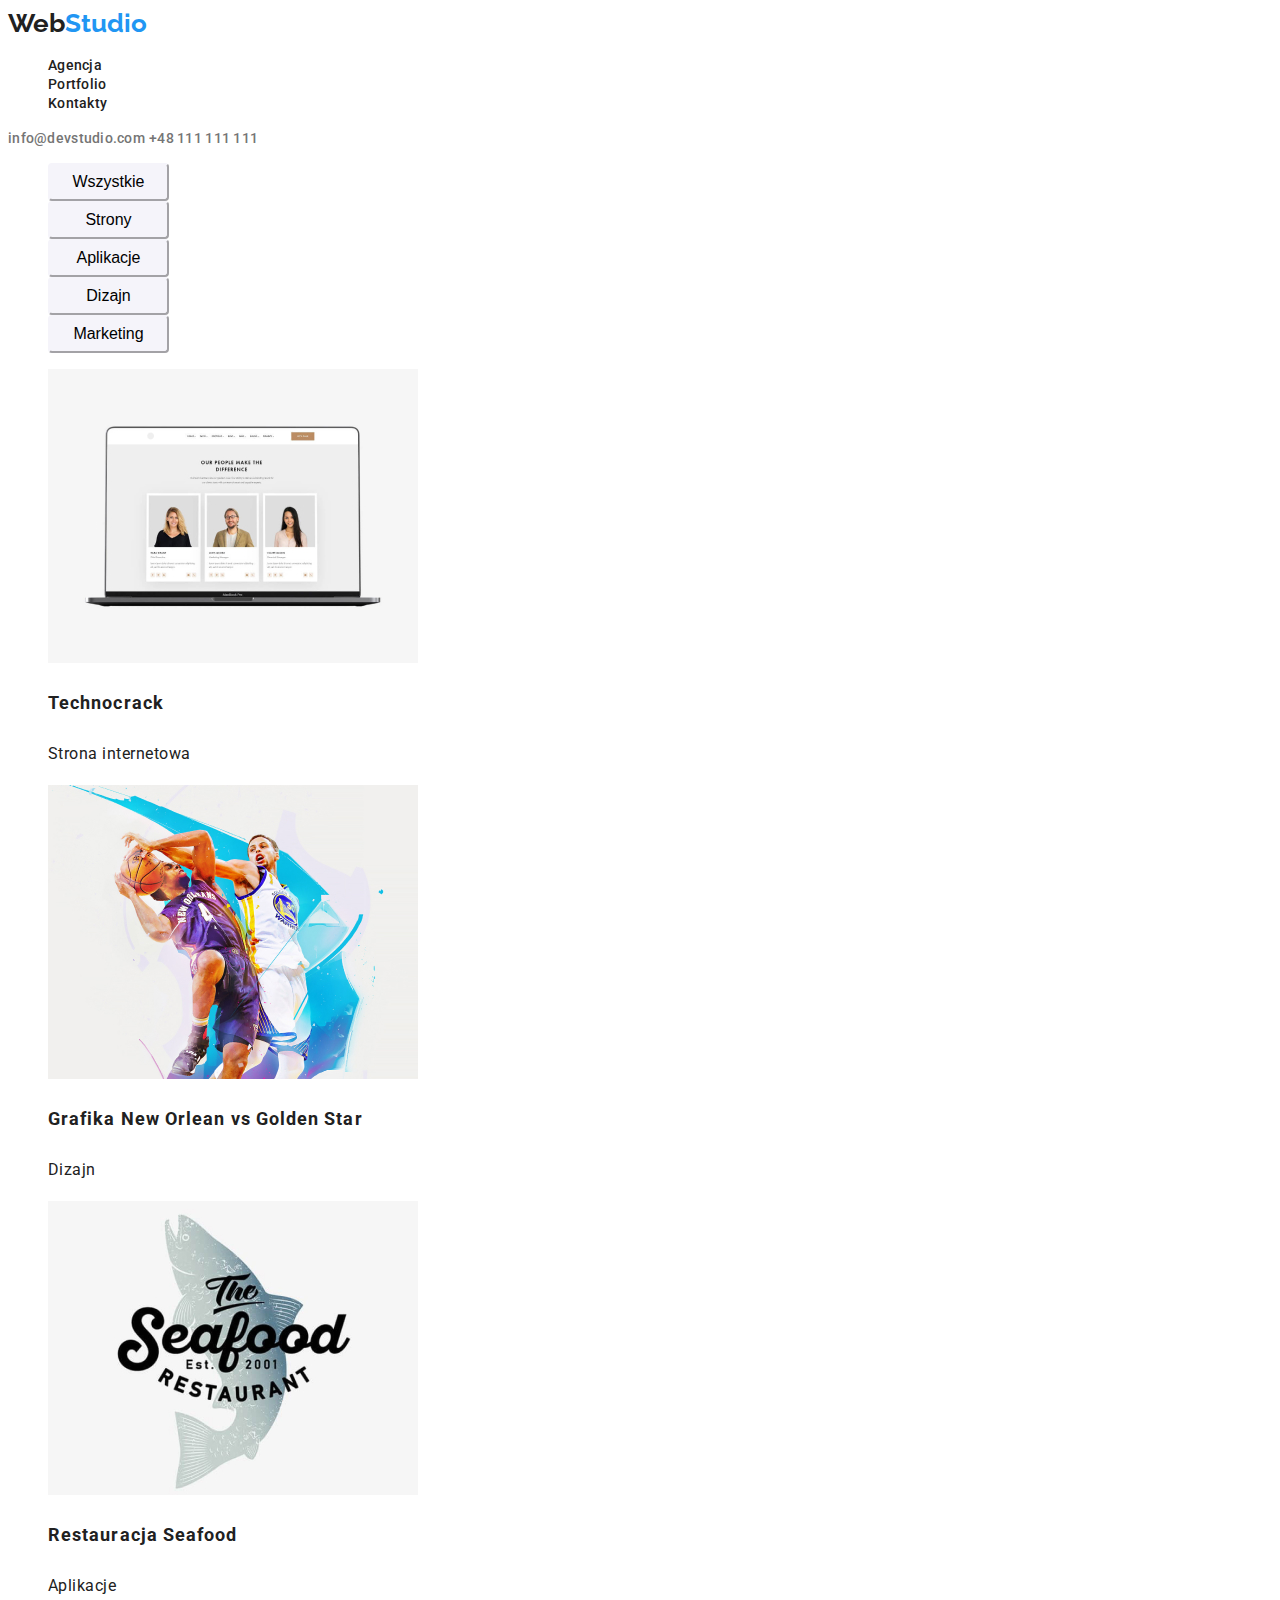
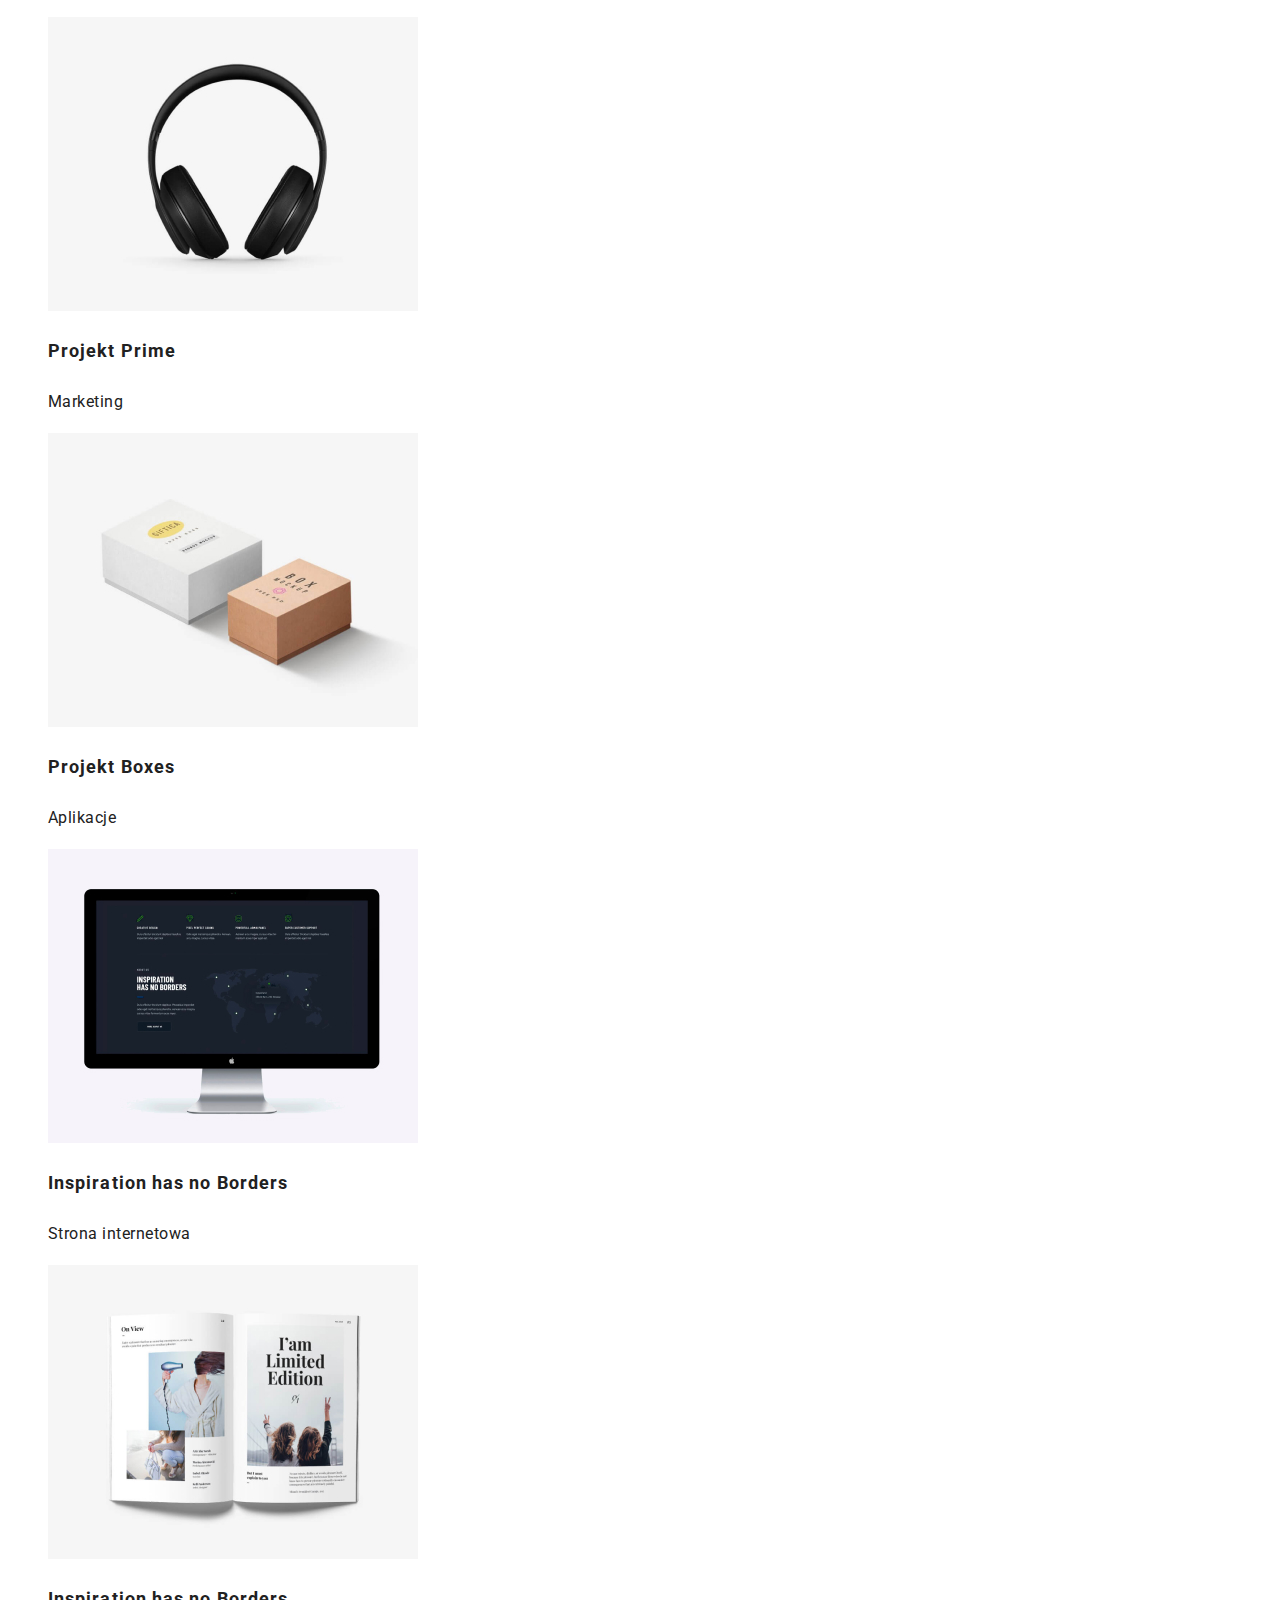
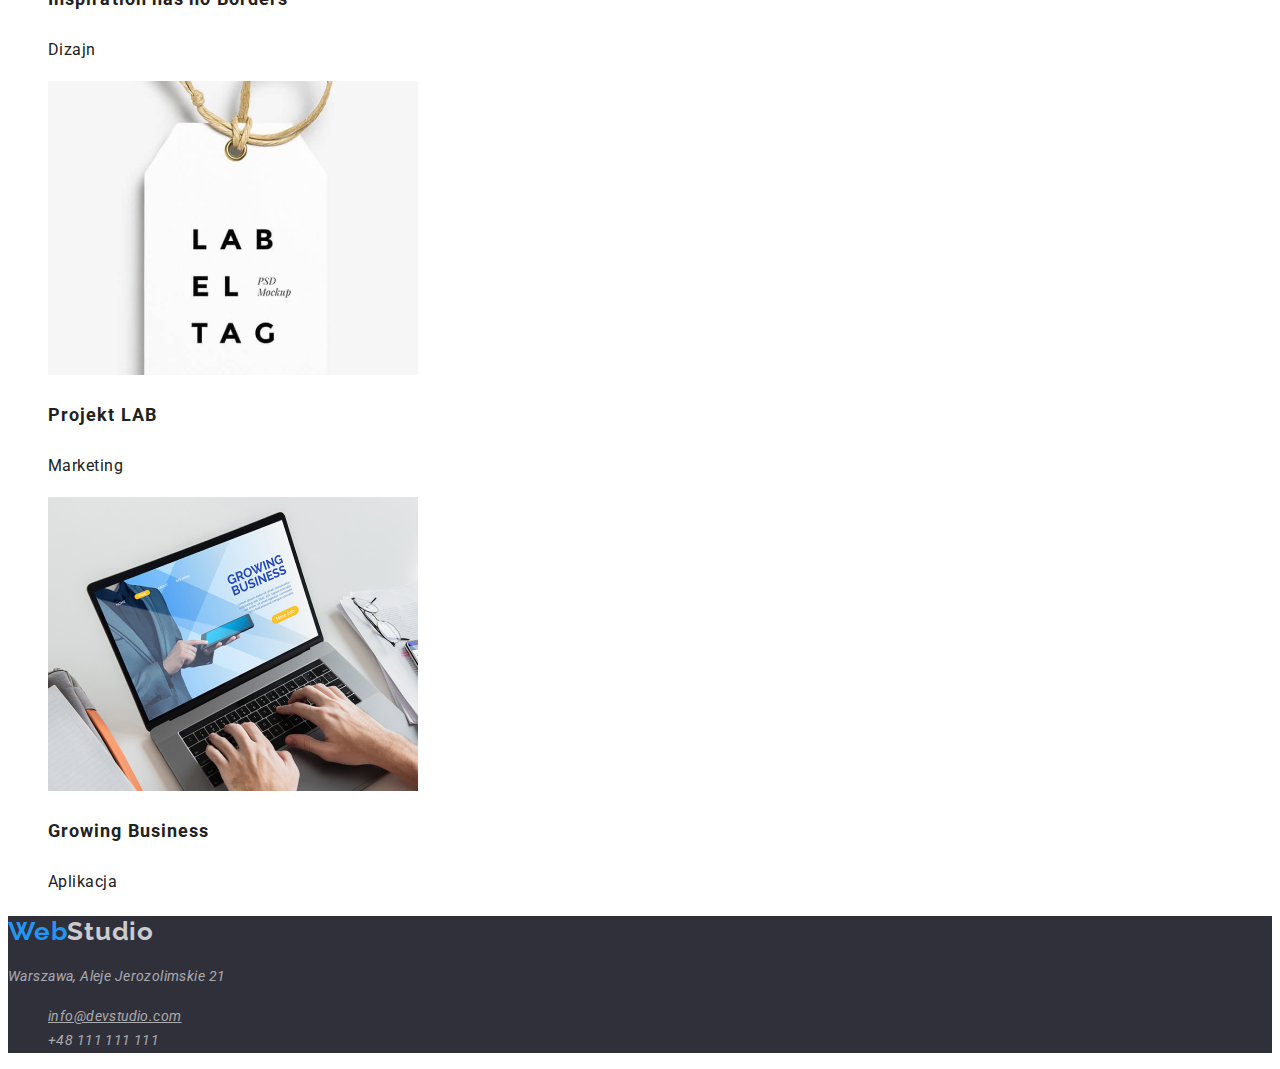
==== portfolio.html @ 036773d2 "Copy homework 1 and 2" ====
<!DOCTYPE html>
<html lang="pl">
<head>
    <meta charset="UTF-8">
    <meta http-equiv="X-UA-Compatible" content="IE=edge">
    <meta name="viewport" content="width=device-width, initial-scale=1.0">
    <link rel="stylesheet" href="https://cdnjs.cloudflare.com/ajax/libs/modern-normalize/1.0.0/modern-normalize.min.css" integrity="sha512-ISS7cAi1PEhQ8jnbJpJZMd29NlhNj4AWYyLOSp2CE/CsHxTCu+r+t0D2yoJudVrd0/8fTVPUVDzY5Tvli75u/g==" crossorigin="anonymous">
    <link rel="preconnect" href="https://fonts.googleapis.com">
    <link rel="preconnect" href="https://fonts.gstatic.com" crossorigin>
    <link href="https://fonts.googleapis.com/css2?family=Raleway:ital,wght@1,700&family=Roboto:wght@400;500;700;900&display=swap" rel="stylesheet">
    <link rel="stylesheet" href="css/styles.css"/>
    <title>Portfolio</title>
   
</head>
<body>
    <!--HEADER NAVIGATION-->
    <header class="header">
        <a class="navigation-logo-header" href=index.html>Web<span class="logo-nav">Studio</span></a>
            <nav class="navigation">
                <ul class="navigation-menu">
                    <li><a class="navigation-item" href=index.html>Agencja</a></li>
                    <li><a class="navigation-item" href=portfolio.html>Portfolio</a></li>
                    <li><a class="navigation-item" href="#Kontakty">Kontakty</a></li>
                </ul>
            </nav>
                <div class="address-box">
                <a class="header-mail-address" href="mailto:info@devstudio.com">info@devstudio.com</a>
                <a class="header-phone-number" href="tel:+48111111111">+48 111 111 111</a>
            </div>
    </header>
    <!--END HEADER NAVIGATION-->
    <main>
        <section> 
        <!--FILTERS-->
            <ul>
                <li><button class="filters-nav-button" type="button">Wszystkie</button></li>
                <li><button class="filters-nav-button" type="button">Strony</button></li>
                <li><button class="filters-nav-button" type="button">Aplikacje</button></li>
                <li><button class="filters-nav-button" type="button">Dizajn</button></li>
                <li><button class="filters-nav-button" type="button">Marketing</button></li>
            </ul>
        </section>
        <!-- END FILTERS-->
        <!--PORTFOLIO-->
        <section class="portfolio">
                <ul class="portfolio-list"> 
                        <li><img src="images/imgtechno.jpg" alt="Zdjęcia trzech pracowników" width="370" height="294">
                            <p class="portfolio-list-title">Technocrack</p>
                            <p class="portfolio-list-subtitles">Strona internetowa</p>
                        </li>
                    
                        <li><img src="images/imggrafikan.jpg" alt="Dwóch koszykarzy walczy o piłkę" width="370" height="294">
                            <p class="portfolio-list-title">Grafika New Orlean vs Golden Star</p>
                            <p class="portfolio-list-subtitles">Dizajn</p>
                        </li>
                    
                        <li><img src="images/imgrestauracja.jpg" alt="Logo restauracji Seafood" width="370" height="294">
                            <p class="portfolio-list-title">Restauracja Seafood</p>
                            <p class="portfolio-list-subtitles">Aplikacje</p>
                        </li>
                    
                        <li><img src="images/imgprojektprime.jpg" alt="Słuchawki" width="370" height="294">
                            <p class="portfolio-list-title">Projekt Prime</p>
                            <p class="portfolio-list-subtitles">Marketing</p>
                        </li>
                    
                        <li><img src="images/imgprojektboxes.jpg" alt="Pudełka" width="370" height="294">
                            <p class="portfolio-list-title">Projekt Boxes</p>
                            <p class="portfolio-list-subtitles">Aplikacje</p>
                        </li>
                
                
                        <li><img src="images/imginspiration.jpg" alt="Zdjęcie monitora" width="370" height="294">
                            <p class="portfolio-list-title">Inspiration has no Borders</p>
                            <p class="portfolio-list-subtitles">Strona internetowa</p>
                        </li>
                
                        <li><img src="images/imgmagazyn.jpg" alt="Zawieszki Indentyfikatory" width="370" height="294">
                            <p class="portfolio-list-title">Inspiration has no Borders</p>
                            <p class="portfolio-list-subtitles">Dizajn</p>
                        </li>
                    
                        <li><img src="images/imgprojektlab.jpg" alt="Magazyn ilustrowany z limitowanej edycji" width="370" height="294">
                            <p class="portfolio-list-title">Projekt LAB</p>
                            <p class="portfolio-list-subtitles">Marketing</p>
                        </li>
                    
                        <li><img src="images/imggrowing.jpg" alt="Pracowik pisze na laptopie" width="370" height="294">
                        <p class="portfolio-list-title">Growing Business</p>
                        <p class="portfolio-list-subtitles">Aplikacja</p>
                        </li>
                </ul>
        </section>
        <!--END PORTFOLIO-->
    </main>

<footer class="footer">
    <section>
        <h3><a href="#index"><span class="logo-footer-blue">Web</span><span class="logo-footer-light">Studio</span></a></h3>
             

            <address>
                <a class="footer-address" href="https://goo.gl/maps/imskWViYpNZ9BuhFA">Warszawa, Aleje Jerozolimskie 21</a>
                    <ul>
                        <li><a class="footer-mail-address" href="mailto:info@devstudio.com">info@devstudio.com</a></li>
                        <li><a class="footer-phone-number" href="tel:+48111111111">+48 111 111 111</a></li>
                    </ul>
            </address>
    </section>
</footer>
</body>
</html>
---- css/styles.css ----
body {
  font-family: "Roboto", sans-serif;
  color: #212121;
  text-decoration: none;
}

:root {

  --main-color: #212121;
  --second-color-logo: #2196F3;
  --logo-footer-light: #cbcbce; 
  --main-color-link-hover-focus: #2196f3;
  --main-color-link: #757575;
  --main-color-link-tel: rgba(255, 255, 255, 0.6);
  --main-color-button-background-active: #2196F3;
  --main-color-button-shadows-active: 0px 3px 1px rgba(0, 0, 0, 0.1), 0px 1px 2px rgba(0, 0, 0, 0.08), 0px 2px 2px rgba(0, 0, 0, 0.12);
  --main-color-button-link-active: #FFFFFF;
  --main-color-button-background: #F5F4FA;
  --main-color-button-link: #212121; 
  --footer-background-color: #2F303A;
  --portfolio-list-title: ##212121;
  --portfolio-list-subtitles: #757575;
  --hero-color-background: #2F303A;
  --background-color-our-team: #F5F4FA;

}

a {
    text-decoration: inherit;
    cursor: inherit; 
    color: inherit;
  }

ul {

  list-style-type: none; 
}


/*==========HEADER LOGO==========*/

.navigation-logo-header {

  font-family: "Raleway", sans-serif;
  font-weight: 700;
  font-size: 26px;
  line-height: 1.192;
  color: var(--main-color);
  text-decoration: inherit; 

}

.navigation-logo-header:hover,
.navigation-logo-header:focus {

   cursor: pointer; 

}

.logo-nav 
{ color: var(--second-color-logo); }

.logo-nav:hover,
.logo-nav:focus { 

  cursor: pointer;   }


/*==========END LOGO==========*/ 

/*==========HEADER NAVIGATION==========*/

.navigation-item {
  font-weight: 500;
  font-size: 14px;
  line-height: 1.142;
  letter-spacing: 0.02em;
  color: var(--main-color);
}

.navigation-item:hover,
.navigation-item:focus {
  color: var(--main-color-link-hover-focus);
  cursor: pointer; 

}

.navigation-menu {list-style-type: none; }

/*==========NAV PHONE AND MAIL==========*/

.header-phone-number {
  font-weight: 500;
  font-size: 14px;
  line-height: 1.142;
  letter-spacing: 0.02em;
  color: var(--main-color-link);
}

.header-mail-address {
  font-style: normal;
  font-weight: 500;
  font-size: 14px;
  line-height: 1.142;
  letter-spacing: 0.02em;
  color: var(--main-color-link);
}

.header-mail-address:hover,
.header-mail-address:focus {
  
   color: var(--main-color-link-hover-focus);
  }

.header-phone-number:hover,
.header-phone-number:focus {

  color: var(--main-color-link-hover-focus);
}


/*==========END NAV PHONE AND MAIL==========*/

/*==========END HEADER NAVIGATION==========*/

/*==========HERO==========*/

.hero-background {

  width: 1600px;
  height: 600px;
  left: 0px;
  top: 80px;
  background-color: var(--hero-color-background);
}

.hero-header {

  font-size: 44px;
  font-weight: 900;
  line-height: 1.363;
  letter-spacing: 0.06em;
  text-align: center;
  color: var(--main-color-button-link-active);
 
 
}

.hero-button {
  
  width: 200px;
  height: 50px;
  left: 700px;
  top: 430px;
  color: var(--main-color-button-link-active);
  background-color: var(--second-color-logo);
  box-shadow: 0px 4px 4px rgba(0, 0, 0, 0.15);
  border-radius: 4px;
    
  }

.hero-button:hover,
.hero-button:focus { 

  cursor: pointer;
  color: var(--main-color);  
}

/*==========COMPONENTS ----> CONTAINS ALL COMPONENTS ==========*/

/*==========FILTERS==========*/

.filters-nav-button {


  font-weight: 500; 
  font-size: 16px; 
  line-height: 1.625;  
  width: 121px; 
  height: 38px;  
  background: var(--main-color-button-background);   
  border-radius: 4px;   
  border-color: var(--main-color-button-background);  
  cursor: pointer;
 
}

.filters-nav-button:hover
 {
  
  background-color: var(--main-color-button-background-active); 
  box-shadow: var(--main-color-button-shadows-active);
  color: var(--main-color-button-link); 
  cursor: pointer; 
}

/*==========END FILTR==========*/


/*==========END COMPONENTS==========*/

/*==========OUR TEEM==========*/

.our-team { background-color: var(--background-color-our-team);

}

/*==========END OUR TEEM==========*/

/**==========PORTFOLIO==========*/
.portfolio-list {list-style: none;}

.portfolio-list-title {
   
  font-weight: bold;
  font-size: 18px;
  line-height: 2.0;
  letter-spacing: 0.06em;
}

.portfolio-list-subtitles {

  font-weight: normal;
  font-size: 16px;
  line-height: 30px;
  letter-spacing: 0.03em;
}
/**==========END PORTFOLIO==========*/


/**==========FOOTER==========*/

.footer {
  background-color: var(--footer-background-color);

}

.footer-address { 
 
  font-weight: normal;
  font-size: 14px;
  line-height: 1.714;
  letter-spacing: 0.03em;
  color:rgba(255, 255, 255, 0.6); 
}

.footer-mail-address {

  font-size: 14px;
  line-height: 1.714;
  letter-spacing: 0.03em;
  text-decoration-line: underline;
  color: var(--main-color-link-tel);

}

.logo-footer-blue {
  
  font-family: "Raleway", "Open Sans", sans-serif;
  font-weight: bold;
  font-size: 26px;
  line-height: 1.192;
  letter-spacing: 0.03em;
  color: var(--second-color-logo);
  cursor: pointer; 
}

.logo-footer-light {
  
  font-family: "Raleway", "Open Sans", sans-serif;
  font-weight: bold;
  font-size: 26px;
  line-height: 1.192;
  letter-spacing: 0.03em;
  color: var(--logo-footer-light);
  cursor: pointer; 

}

.footer-phone-number {
  font-size: 14px;
  line-height: 1.714;
  letter-spacing: 0.03em;
  color: var(--main-color-link-tel);
  cursor: pointer; 
  
}

.footer-address:hover,
.footer-address:focus {
  color: var(--main-color-link-hover-focus);
  cursor: pointer; 
}

.footer-mail-address:hover,
.footer-mail-address:focus {
  
   color: var(--main-color-link-hover-focus);
   cursor: pointer; 
  }

.footer-phone-number:hover,
.footer-phone-number:focus {

  color: var(--main-color-link-hover-focus);
}

/**==========END FOOTER==========*/
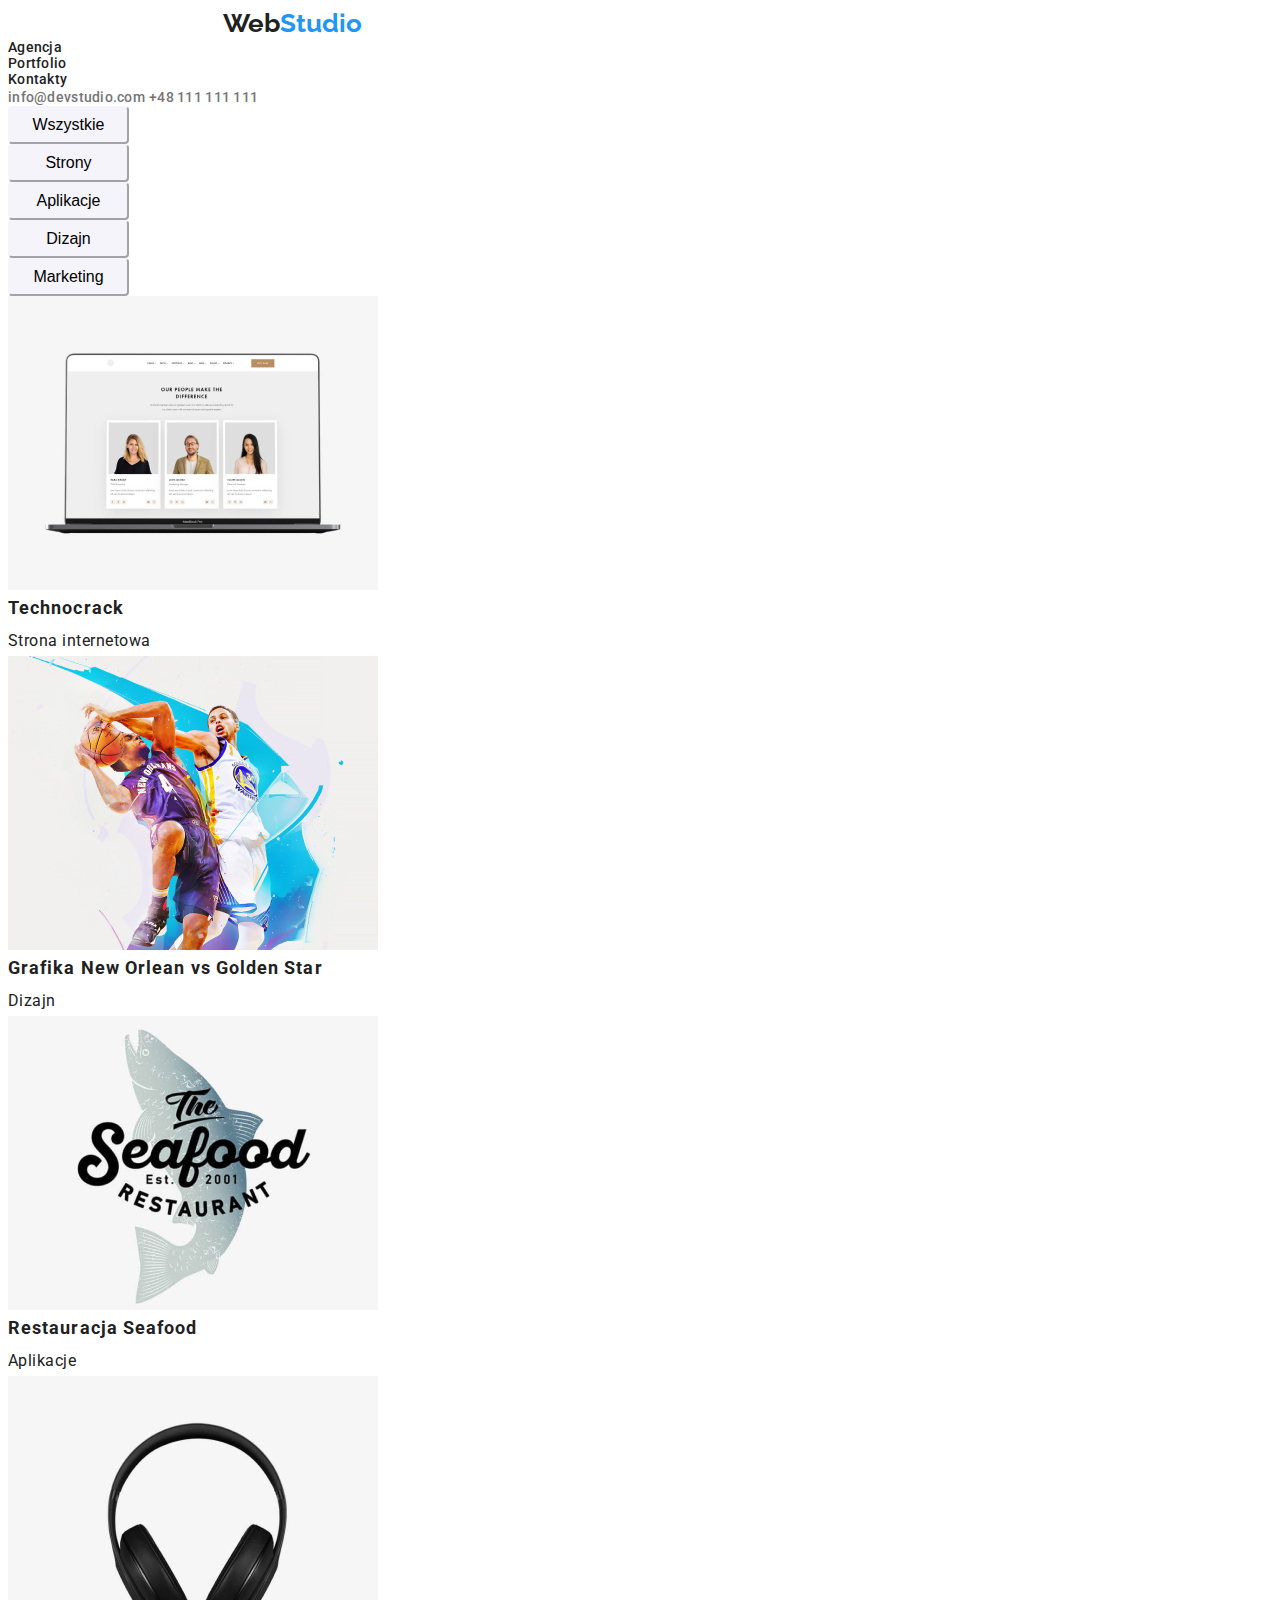
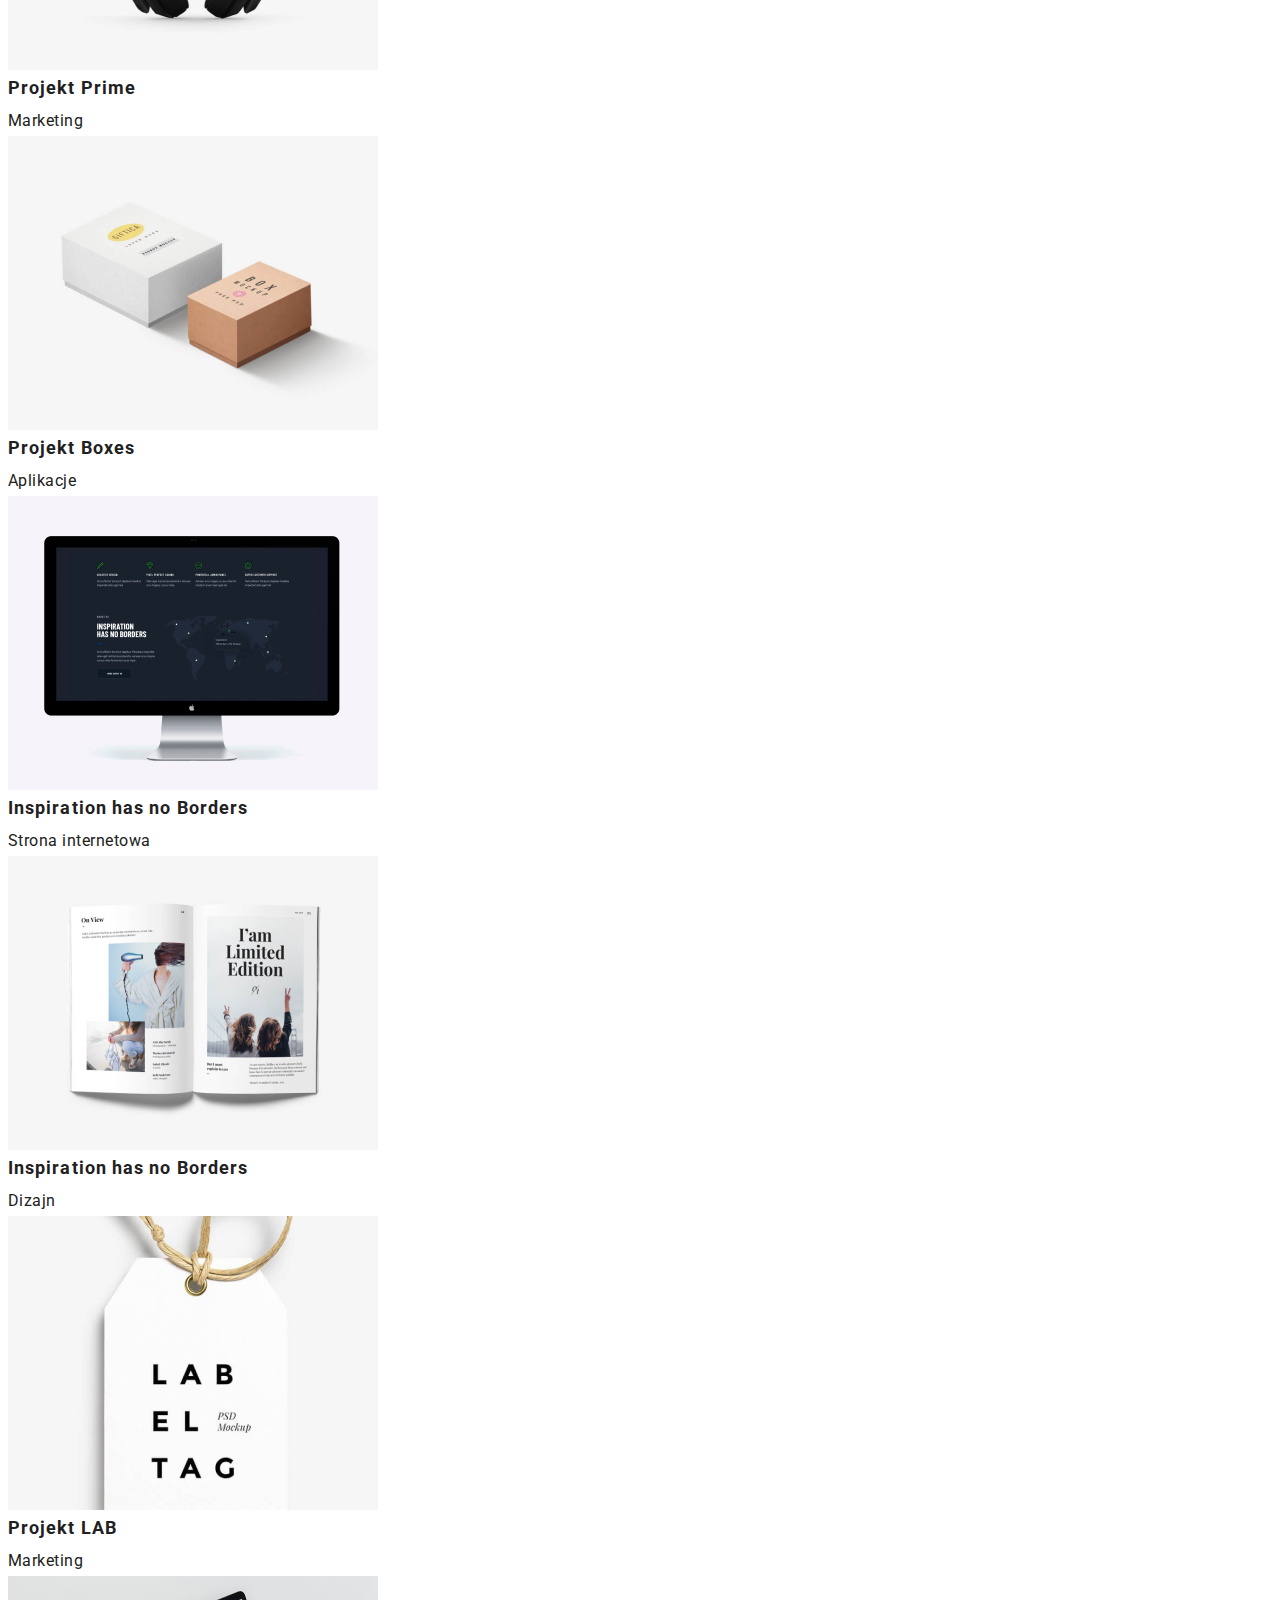
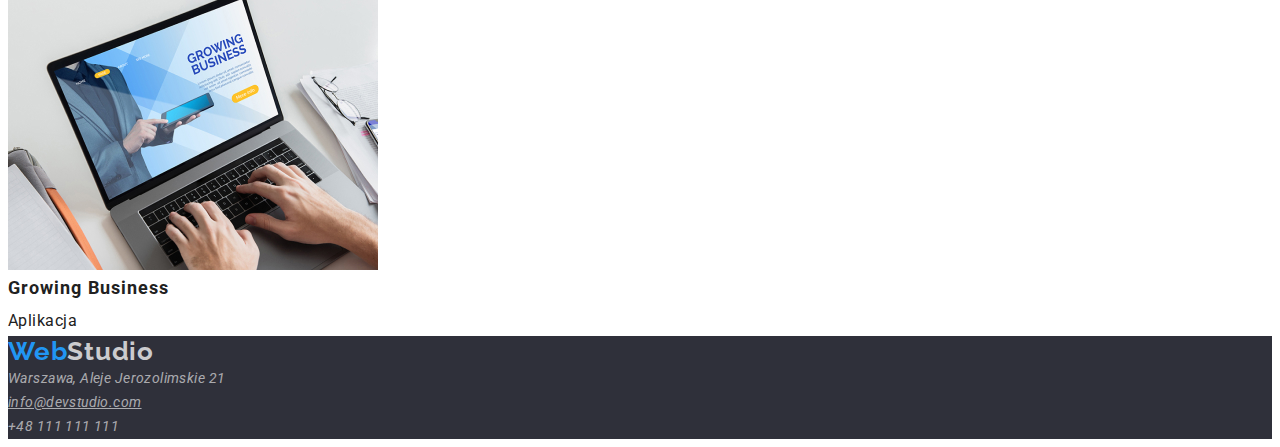
==== commit a63a16f6: "index.html" ====
--- a/portfolio.html
+++ b/portfolio.html
@@ -16,8 +16,8 @@
     <!--HEADER NAVIGATION-->
     <header class="header">
         <a class="navigation-logo-header" href=index.html>Web<span class="logo-nav">Studio</span></a>
-            <nav class="navigation">
-                <ul class="navigation-menu">
+            <nav class="navigation list">
+                <ul class="navigation-menu-list">
                     <li><a class="navigation-item" href=index.html>Agencja</a></li>
                     <li><a class="navigation-item" href=portfolio.html>Portfolio</a></li>
                     <li><a class="navigation-item" href="#Kontakty">Kontakty</a></li>
@@ -30,9 +30,9 @@
     </header>
     <!--END HEADER NAVIGATION-->
     <main>
-        <section> 
+        <section class="filters"> 
         <!--FILTERS-->
-            <ul>
+            <ul class="filters-list list">
                 <li><button class="filters-nav-button" type="button">Wszystkie</button></li>
                 <li><button class="filters-nav-button" type="button">Strony</button></li>
                 <li><button class="filters-nav-button" type="button">Aplikacje</button></li>
@@ -43,7 +43,7 @@
         <!-- END FILTERS-->
         <!--PORTFOLIO-->
         <section class="portfolio">
-                <ul class="portfolio-list"> 
+                <ul class="portfolio-list list"> 
                         <li><img src="images/imgtechno.jpg" alt="Zdjęcia trzech pracowników" width="370" height="294">
                             <p class="portfolio-list-title">Technocrack</p>
                             <p class="portfolio-list-subtitles">Strona internetowa</p>
@@ -86,8 +86,8 @@
                         </li>
                     
                         <li><img src="images/imggrowing.jpg" alt="Pracowik pisze na laptopie" width="370" height="294">
-                        <p class="portfolio-list-title">Growing Business</p>
-                        <p class="portfolio-list-subtitles">Aplikacja</p>
+                            <p class="portfolio-list-title">Growing Business</p>
+                            <p class="portfolio-list-subtitles">Aplikacja</p>
                         </li>
                 </ul>
         </section>
@@ -95,13 +95,11 @@
     </main>
 
 <footer class="footer">
-    <section>
+    <section class="footer-section">
         <h3><a href="#index"><span class="logo-footer-blue">Web</span><span class="logo-footer-light">Studio</span></a></h3>
-             
-
             <address>
                 <a class="footer-address" href="https://goo.gl/maps/imskWViYpNZ9BuhFA">Warszawa, Aleje Jerozolimskie 21</a>
-                    <ul>
+                    <ul class="footer-list list">
                         <li><a class="footer-mail-address" href="mailto:info@devstudio.com">info@devstudio.com</a></li>
                         <li><a class="footer-phone-number" href="tel:+48111111111">+48 111 111 111</a></li>
                     </ul>
--- a/css/styles.css
+++ b/css/styles.css
@@ -4,88 +4,177 @@
   text-decoration: none;
 }
 
+h1,
+h2,
+h3,
+h4,
+h5,
+h6 {
+  margin: 0;
+  padding: 0;
+}
 :root {
-
   --main-color: #212121;
-  --second-color-logo: #2196F3;
-  --logo-footer-light: #cbcbce; 
+  --second-color-logo: #2196f3;
+  --logo-footer-light: #cbcbce;
   --main-color-link-hover-focus: #2196f3;
   --main-color-link: #757575;
   --main-color-link-tel: rgba(255, 255, 255, 0.6);
-  --main-color-button-background-active: #2196F3;
-  --main-color-button-shadows-active: 0px 3px 1px rgba(0, 0, 0, 0.1), 0px 1px 2px rgba(0, 0, 0, 0.08), 0px 2px 2px rgba(0, 0, 0, 0.12);
-  --main-color-button-link-active: #FFFFFF;
-  --main-color-button-background: #F5F4FA;
-  --main-color-button-link: #212121; 
-  --footer-background-color: #2F303A;
+  --main-color-button-background-active: #2196f3;
+  --main-color-button-shadows-active: 0px 3px 1px rgba(0, 0, 0, 0.1),
+    0px 1px 2px rgba(0, 0, 0, 0.08), 0px 2px 2px rgba(0, 0, 0, 0.12);
+  --main-color-button-link-active: #ffffff;
+  --main-color-button-background: #f5f4fa;
+  --main-color-button-link: #212121;
+  --footer-background-color: #2f303a;
   --portfolio-list-title: ##212121;
   --portfolio-list-subtitles: #757575;
-  --hero-color-background: #2F303A;
-  --background-color-our-team: #F5F4FA;
-
+  --hero-color-background: #2f303a;
+  --background-color-our-team: #f5f4fa;
+}
+
+ul,
+ol {
+  padding: 0;
+  margin: 0;
+}
+
+p {
+  margin: 0;
+  padding: 0;
+}
+
+img {
+  display: block;
+}
+
+.list {
+  list-style: none;
+}
+.link {
+  text-decoration: none;
+}
+
+.container {
+  width: 1200;
+  padding: 0 15px;
+  align-items: center;
+  margin: 0 auto;
+}
+
+
+.section {
+  padding-top: 94px;
+  padding-bottom: 94px;
 }
 
 a {
-    text-decoration: inherit;
-    cursor: inherit; 
-    color: inherit;
-  }
+  text-decoration: inherit;
+  cursor: inherit;
+  color: inherit;
+}
 
 ul {
-
-  list-style-type: none; 
-}
-
+  list-style-type: none;
+}
 
 /*==========HEADER LOGO==========*/
 
 .navigation-logo-header {
-
   font-family: "Raleway", sans-serif;
   font-weight: 700;
   font-size: 26px;
   line-height: 1.192;
   color: var(--main-color);
-  text-decoration: inherit; 
-
+  text-decoration: inherit;
+  margin-left: 215px;
+  margin-top: 24px;
+  margin-bottom: 25px;
+  margin-right: 93px;
 }
 
 .navigation-logo-header:hover,
 .navigation-logo-header:focus {
-
-   cursor: pointer; 
-
-}
-
-.logo-nav 
-{ color: var(--second-color-logo); }
+  cursor: pointer;
+}
+
+.logo-nav {
+  color: var(--second-color-logo);
+}
 
 .logo-nav:hover,
-.logo-nav:focus { 
-
-  cursor: pointer;   }
-
-
-/*==========END LOGO==========*/ 
+.logo-nav:focus {
+  cursor: pointer;
+}
+
+/*==========END LOGO==========*/
 
 /*==========HEADER NAVIGATION==========*/
+
+.navigation {
+  display: .navigation {
+  display: flex;
+}
+
+.header .container {
+  display: flex;
+}
+
+.navigation-menu {
+  list-style-type: none;
+  display: flex;
+}
 
 .navigation-item {
   font-weight: 500;
   font-size: 14px;
   line-height: 1.142;
   letter-spacing: 0.02em;
+  display: flex;
   color: var(--main-color);
 }
 
 .navigation-item:hover,
 .navigation-item:focus {
   color: var(--main-color-link-hover-focus);
-  cursor: pointer; 
-
-}
-
-.navigation-menu {list-style-type: none; }
+  cursor: pointer;
+}
+
+
+.navigation-menu:not(:last-child) {
+  margin-right: 46px;
+} ;
+}
+
+.header .container {
+  display: flex;
+}
+
+.navigation-menu {
+  list-style-type: none;
+  display: flex;
+}
+
+.navigation-item {
+  font-weight: 500;
+  font-size: 14px;
+  line-height: 1.142;
+  letter-spacing: 0.02em;
+  display: flex;
+  color: var(--main-color);
+}
+
+.navigation-item:hover,
+.navigation-item:focus {
+  color: var(--main-color-link-hover-focus);
+  cursor: pointer;
+}
+
+
+.navigation-menu:not(:last-child) {
+  margin-right: 46px;
+}
+
 
 /*==========NAV PHONE AND MAIL==========*/
 
@@ -95,6 +184,7 @@
   line-height: 1.142;
   letter-spacing: 0.02em;
   color: var(--main-color-link);
+  margin-left: auto;
 }
 
 .header-mail-address {
@@ -103,21 +193,22 @@
   font-size: 14px;
   line-height: 1.142;
   letter-spacing: 0.02em;
+  margin-left: auto;
   color: var(--main-color-link);
+  
 }
 
 .header-mail-address:hover,
 .header-mail-address:focus {
-  
-   color: var(--main-color-link-hover-focus);
-  }
+  color: var(--main-color-link-hover-focus);
+  cursor: pointer;
+}
 
 .header-phone-number:hover,
 .header-phone-number:focus {
-
-  color: var(--main-color-link-hover-focus);
-}
-
+  color: var(--main-color-link-hover-focus);
+  cursor: pointer;
+}
 
 /*==========END NAV PHONE AND MAIL==========*/
 
@@ -126,7 +217,6 @@
 /*==========HERO==========*/
 
 .hero-background {
-
   width: 1600px;
   height: 600px;
   left: 0px;
@@ -135,19 +225,15 @@
 }
 
 .hero-header {
-
   font-size: 44px;
   font-weight: 900;
   line-height: 1.363;
   letter-spacing: 0.06em;
   text-align: center;
   color: var(--main-color-button-link-active);
- 
- 
 }
 
 .hero-button {
-  
   width: 200px;
   height: 50px;
   left: 700px;
@@ -156,14 +242,12 @@
   background-color: var(--second-color-logo);
   box-shadow: 0px 4px 4px rgba(0, 0, 0, 0.15);
   border-radius: 4px;
-    
-  }
+}
 
 .hero-button:hover,
-.hero-button:focus { 
-
-  cursor: pointer;
-  color: var(--main-color);  
+.hero-button:focus {
+  cursor: pointer;
+  color: var(--main-color);
 }
 
 /*==========COMPONENTS ----> CONTAINS ALL COMPONENTS ==========*/
@@ -171,55 +255,49 @@
 /*==========FILTERS==========*/
 
 .filters-nav-button {
-
-
-  font-weight: 500; 
-  font-size: 16px; 
-  line-height: 1.625;  
-  width: 121px; 
-  height: 38px;  
-  background: var(--main-color-button-background);   
-  border-radius: 4px;   
-  border-color: var(--main-color-button-background);  
-  cursor: pointer;
- 
-}
-
-.filters-nav-button:hover
- {
-  
-  background-color: var(--main-color-button-background-active); 
+  font-weight: 500;
+  font-size: 16px;
+  line-height: 1.625;
+  width: 121px;
+  height: 38px;
+  background: var(--main-color-button-background);
+  border-radius: 4px;
+  border-color: var(--main-color-button-background);
+  cursor: pointer;
+}
+
+.filters-nav-button:hover {
+  background-color: var(--main-color-button-background-active);
   box-shadow: var(--main-color-button-shadows-active);
-  color: var(--main-color-button-link); 
-  cursor: pointer; 
+  color: var(--main-color-button-link);
+  cursor: pointer;
 }
 
 /*==========END FILTR==========*/
 
-
 /*==========END COMPONENTS==========*/
 
 /*==========OUR TEEM==========*/
 
-.our-team { background-color: var(--background-color-our-team);
-
+.our-team {
+  background-color: var(--background-color-our-team);
 }
 
 /*==========END OUR TEEM==========*/
 
 /**==========PORTFOLIO==========*/
-.portfolio-list {list-style: none;}
+.portfolio-list {
+  list-style: none;
+}
 
 .portfolio-list-title {
-   
   font-weight: bold;
   font-size: 18px;
-  line-height: 2.0;
+  line-height: 2;
   letter-spacing: 0.06em;
 }
 
 .portfolio-list-subtitles {
-
   font-weight: normal;
   font-size: 16px;
   line-height: 30px;
@@ -227,54 +305,46 @@
 }
 /**==========END PORTFOLIO==========*/
 
-
 /**==========FOOTER==========*/
 
 .footer {
   background-color: var(--footer-background-color);
-
-}
-
-.footer-address { 
- 
+}
+
+.footer-address {
   font-weight: normal;
   font-size: 14px;
   line-height: 1.714;
   letter-spacing: 0.03em;
-  color:rgba(255, 255, 255, 0.6); 
+  color: rgba(255, 255, 255, 0.6);
 }
 
 .footer-mail-address {
-
   font-size: 14px;
   line-height: 1.714;
   letter-spacing: 0.03em;
   text-decoration-line: underline;
   color: var(--main-color-link-tel);
-
 }
 
 .logo-footer-blue {
-  
   font-family: "Raleway", "Open Sans", sans-serif;
   font-weight: bold;
   font-size: 26px;
   line-height: 1.192;
   letter-spacing: 0.03em;
   color: var(--second-color-logo);
-  cursor: pointer; 
+  cursor: pointer;
 }
 
 .logo-footer-light {
-  
   font-family: "Raleway", "Open Sans", sans-serif;
   font-weight: bold;
   font-size: 26px;
   line-height: 1.192;
   letter-spacing: 0.03em;
   color: var(--logo-footer-light);
-  cursor: pointer; 
-
+  cursor: pointer;
 }
 
 .footer-phone-number {
@@ -282,27 +352,25 @@
   line-height: 1.714;
   letter-spacing: 0.03em;
   color: var(--main-color-link-tel);
-  cursor: pointer; 
-  
+  cursor: pointer;
 }
 
 .footer-address:hover,
 .footer-address:focus {
   color: var(--main-color-link-hover-focus);
-  cursor: pointer; 
+  cursor: pointer;
 }
 
 .footer-mail-address:hover,
 .footer-mail-address:focus {
-  
-   color: var(--main-color-link-hover-focus);
-   cursor: pointer; 
-  }
+  color: var(--main-color-link-hover-focus);
+  cursor: pointer;
+}
 
 .footer-phone-number:hover,
 .footer-phone-number:focus {
-
-  color: var(--main-color-link-hover-focus);
+  color: var(--main-color-link-hover-focus);
+  cursor: pointer;
 }
 
 /**==========END FOOTER==========*/
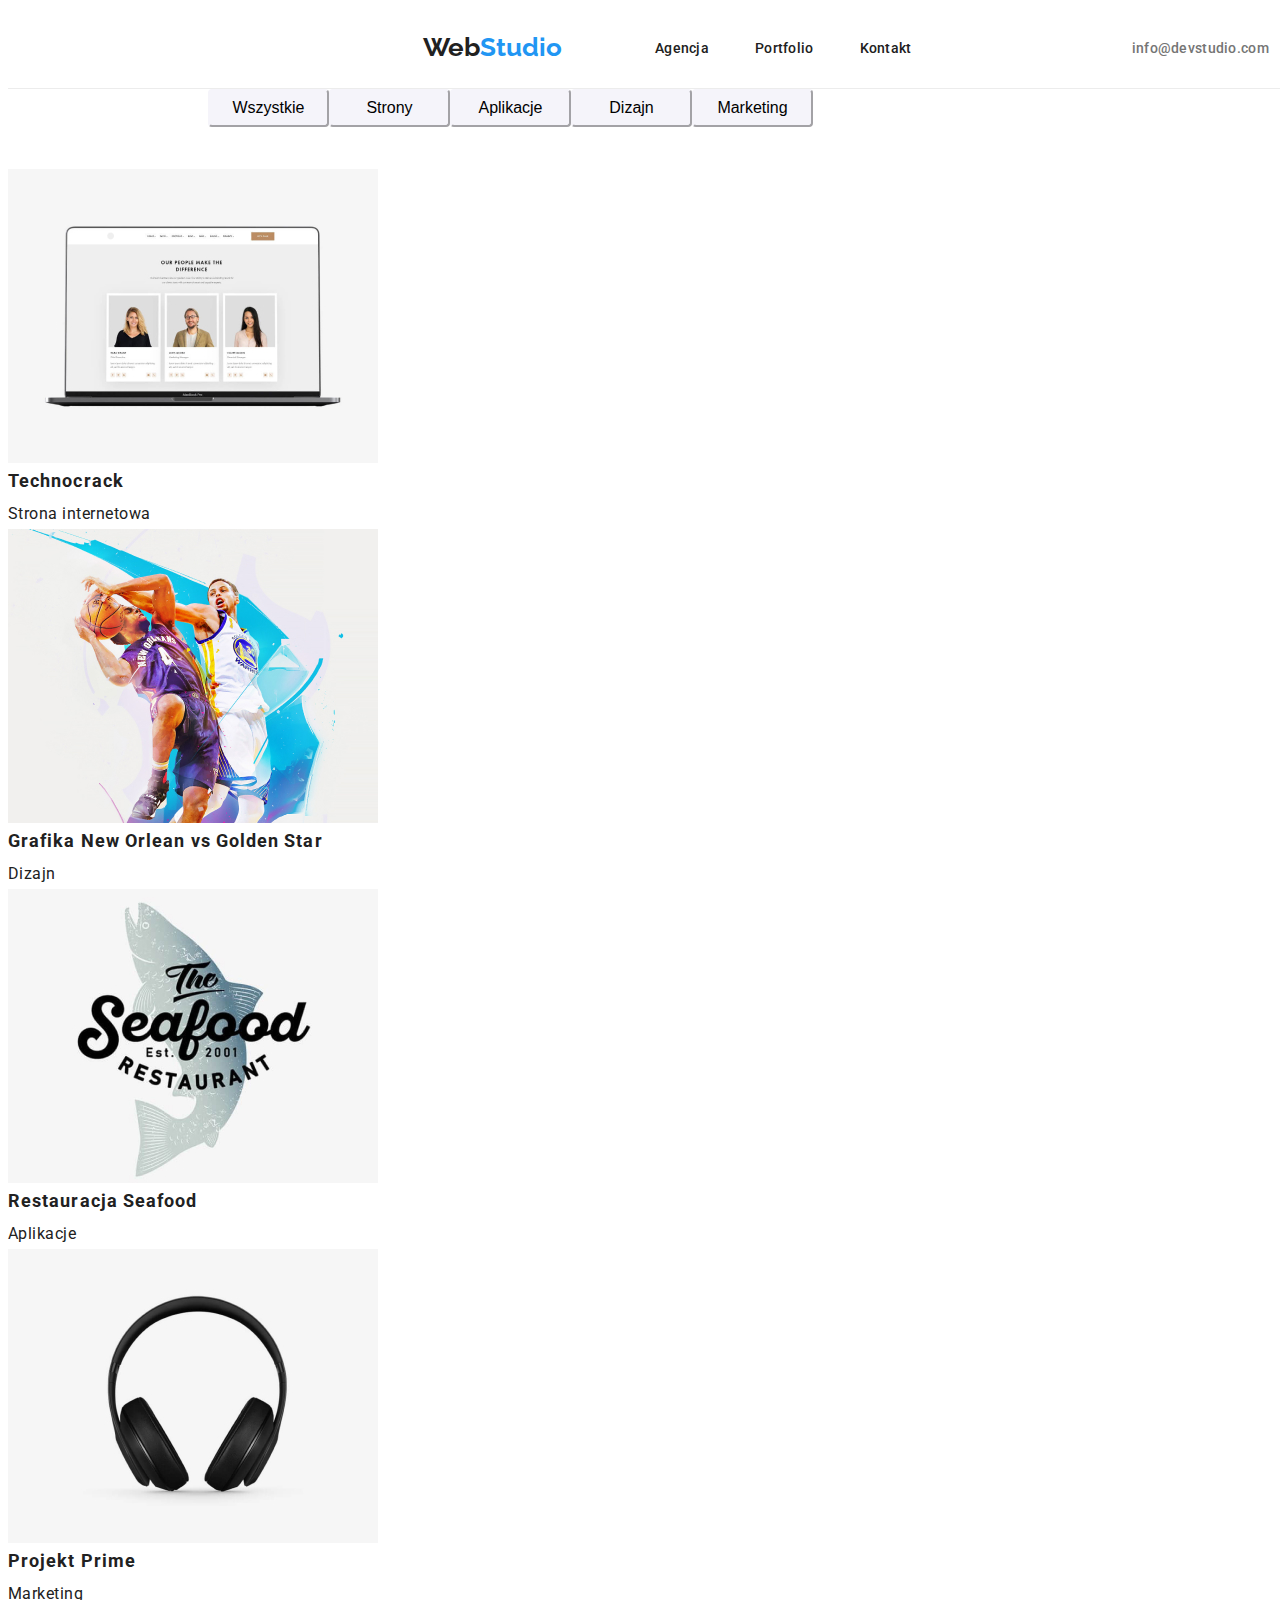
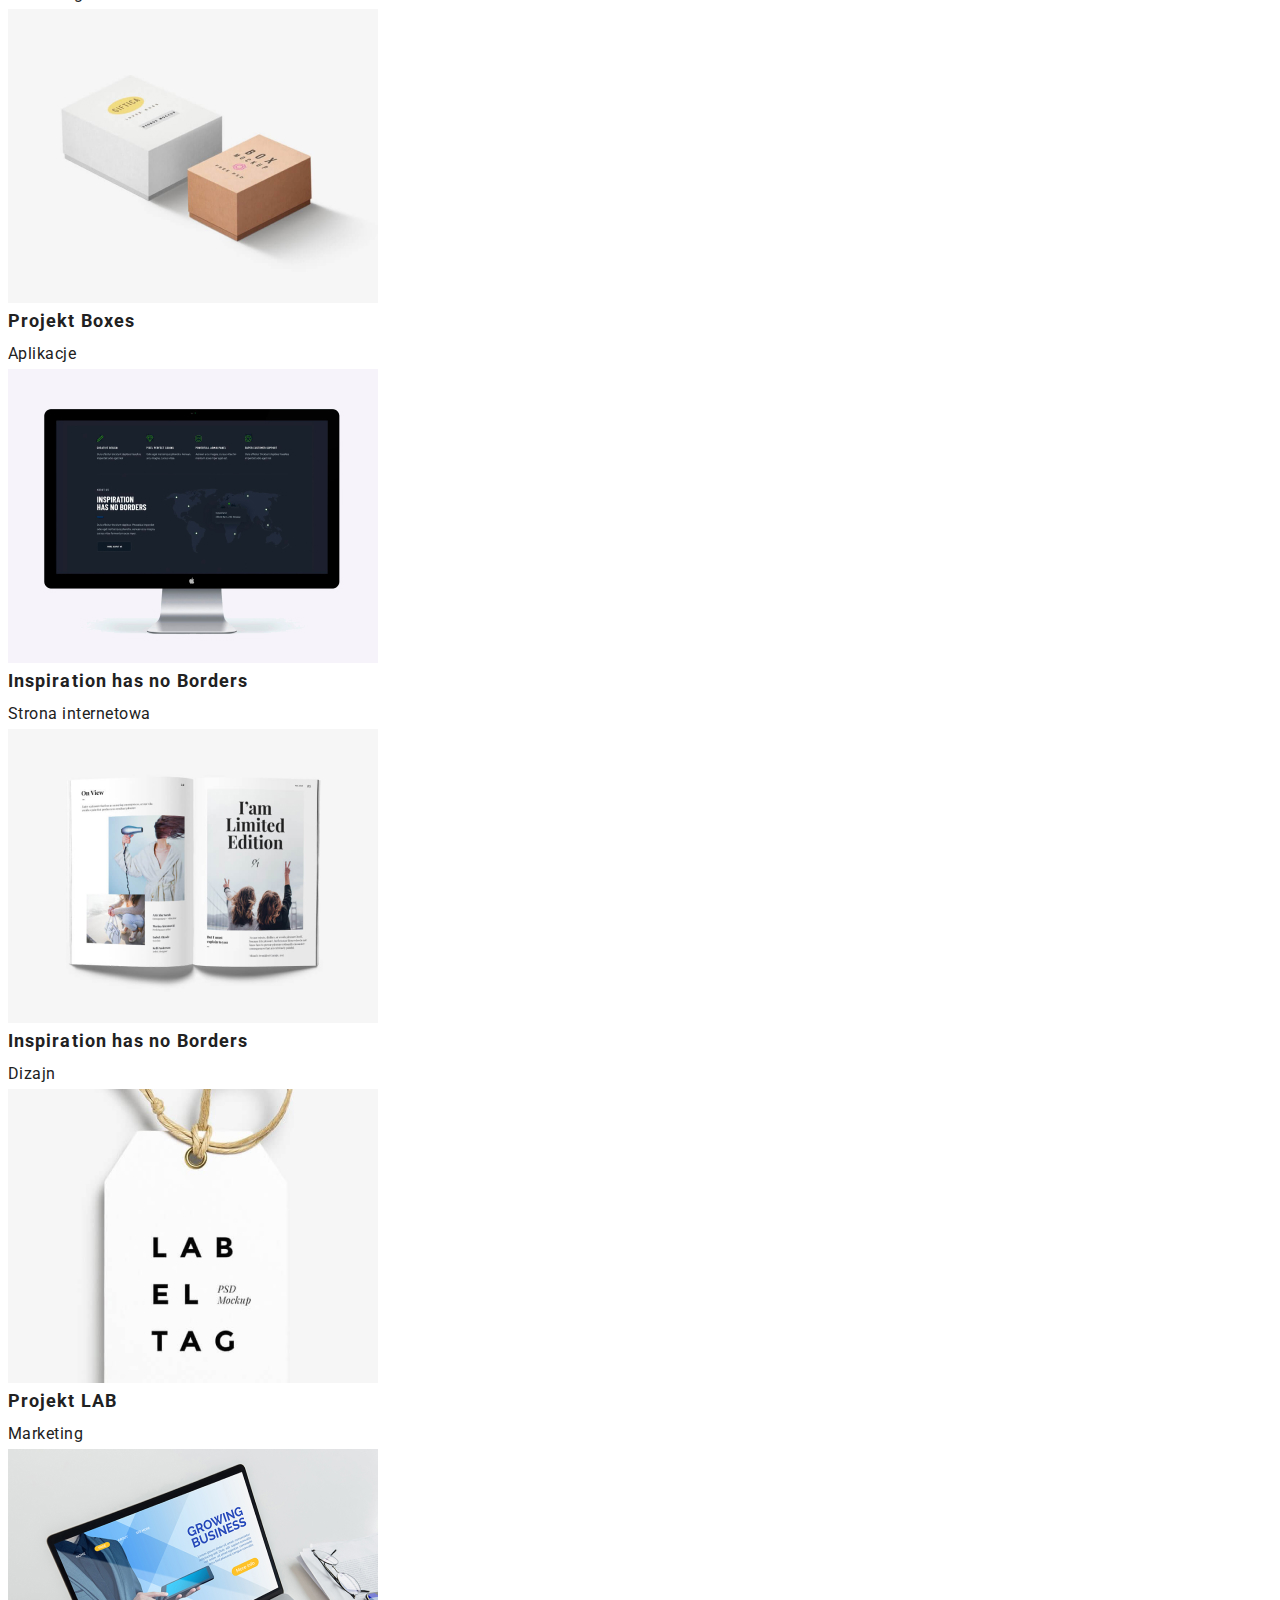
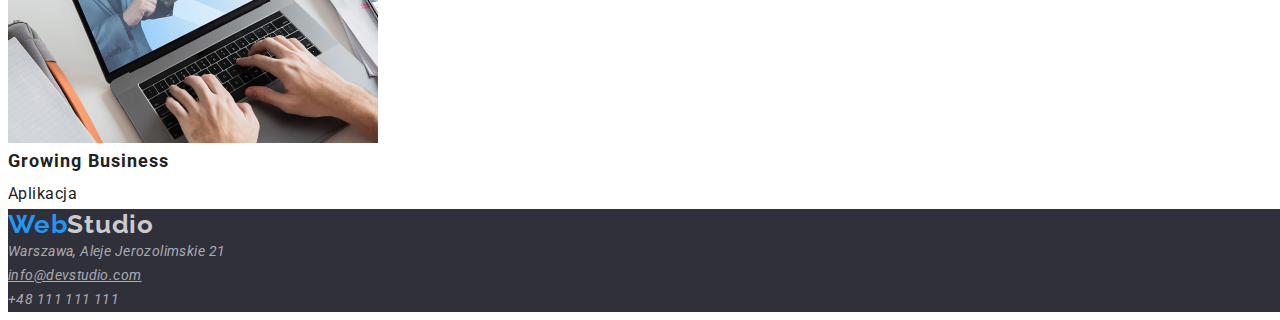
==== commit 9f981255: "portfolio.html" ====
--- a/portfolio.html
+++ b/portfolio.html
@@ -15,30 +15,32 @@
 <body>
     <!--HEADER NAVIGATION-->
     <header class="header">
+    <div class="container">
         <a class="navigation-logo-header" href=index.html>Web<span class="logo-nav">Studio</span></a>
-            <nav class="navigation list">
-                <ul class="navigation-menu-list">
-                    <li><a class="navigation-item" href=index.html>Agencja</a></li>
-                    <li><a class="navigation-item" href=portfolio.html>Portfolio</a></li>
-                    <li><a class="navigation-item" href="#Kontakty">Kontakty</a></li>
-                </ul>
-            </nav>
-                <div class="address-box">
-                <a class="header-mail-address" href="mailto:info@devstudio.com">info@devstudio.com</a>
-                <a class="header-phone-number" href="tel:+48111111111">+48 111 111 111</a>
-            </div>
+        <nav class="navigation">
+            <ul class="navigation-menu list">
+                <li class="navigation-item"> <a href=index.html>Agencja</a></li>
+                <li class="navigation-item"> <a href=portfolio.html>Portfolio</a></li>
+                <li class="navigation-item"> <a href=#Kontakty>Kontakt</a></li>
+            </ul>
+        </nav>
+        <a class="header-mail-address" href="mailto:info@devstudio.com">info@devstudio.com</a>
+        <a class="header-phone-number" href="tel:+48111111111">+48 111 111 111</a>
+    </div>
     </header>
     <!--END HEADER NAVIGATION-->
     <main>
+        <!--FILTERS-->
         <section class="filters"> 
-        <!--FILTERS-->
-            <ul class="filters-list list">
-                <li><button class="filters-nav-button" type="button">Wszystkie</button></li>
-                <li><button class="filters-nav-button" type="button">Strony</button></li>
-                <li><button class="filters-nav-button" type="button">Aplikacje</button></li>
-                <li><button class="filters-nav-button" type="button">Dizajn</button></li>
-                <li><button class="filters-nav-button" type="button">Marketing</button></li>
-            </ul>
+            <div class="container"> 
+                <ul class="filters-list list">
+                    <li><button class="filters-nav-button" type="button">Wszystkie</button></li>
+                    <li><button class="filters-nav-button" type="button">Strony</button></li>
+                    <li><button class="filters-nav-button" type="button">Aplikacje</button></li>
+                    <li><button class="filters-nav-button" type="button">Dizajn</button></li>
+                    <li><button class="filters-nav-button" type="button">Marketing</button></li>
+                </ul></div>
+               
         </section>
         <!-- END FILTERS-->
         <!--PORTFOLIO-->
--- a/css/styles.css
+++ b/css/styles.css
@@ -2,6 +2,9 @@
   font-family: "Roboto", sans-serif;
   color: #212121;
   text-decoration: none;
+  width: 1600px;
+  marign-left: auto;
+  margin-right: auto;
 }
 
 h1,
@@ -31,6 +34,7 @@
   --portfolio-list-subtitles: #757575;
   --hero-color-background: #2f303a;
   --background-color-our-team: #f5f4fa;
+  --header-color: #ececec;
 }
 
 ul,
@@ -56,12 +60,12 @@
 }
 
 .container {
-  width: 1200;
+  max-width: 1200px;
+  min-height: 80px;
   padding: 0 15px;
+  margin: 0 auto;
   align-items: center;
-  margin: 0 auto;
-}
-
+}
 
 .section {
   padding-top: 94px;
@@ -70,7 +74,7 @@
 
 a {
   text-decoration: inherit;
-  cursor: inherit;
+  cursor: pointer;
   color: inherit;
 }
 
@@ -112,12 +116,16 @@
 /*==========HEADER NAVIGATION==========*/
 
 .navigation {
-  display: .navigation {
-  display: flex;
+  display: flex;
+}
+
+.header {
+  border-bottom: 1px solid #ececec;
 }
 
 .header .container {
   display: flex;
+  align-items: center;
 }
 
 .navigation-menu {
@@ -140,41 +148,9 @@
   cursor: pointer;
 }
 
-
-.navigation-menu:not(:last-child) {
+.navigation-menu .navigation-item:not(:last-child) {
   margin-right: 46px;
-} ;
-}
-
-.header .container {
-  display: flex;
-}
-
-.navigation-menu {
-  list-style-type: none;
-  display: flex;
-}
-
-.navigation-item {
-  font-weight: 500;
-  font-size: 14px;
-  line-height: 1.142;
-  letter-spacing: 0.02em;
-  display: flex;
-  color: var(--main-color);
-}
-
-.navigation-item:hover,
-.navigation-item:focus {
-  color: var(--main-color-link-hover-focus);
-  cursor: pointer;
-}
-
-
-.navigation-menu:not(:last-child) {
-  margin-right: 46px;
-}
-
+}
 
 /*==========NAV PHONE AND MAIL==========*/
 
@@ -184,7 +160,6 @@
   line-height: 1.142;
   letter-spacing: 0.02em;
   color: var(--main-color-link);
-  margin-left: auto;
 }
 
 .header-mail-address {
@@ -195,7 +170,10 @@
   letter-spacing: 0.02em;
   margin-left: auto;
   color: var(--main-color-link);
-  
+}
+
+.header .header-phone-number {
+  margin-left: 30px;
 }
 
 .header-mail-address:hover,
@@ -217,31 +195,43 @@
 /*==========HERO==========*/
 
 .hero-background {
-  width: 1600px;
-  height: 600px;
-  left: 0px;
-  top: 80px;
+  /*width: 1600px;
+  height: 600px;*/
+  padding: 200px 0px;
   background-color: var(--hero-color-background);
 }
 
+.hero-background .container {
+  display: flex;
+  flex-direction: column;
+  justify-content: center;
+  align-items: center;
+}
+
 .hero-header {
-  font-size: 44px;
+  width: 696px;
   font-weight: 900;
   line-height: 1.363;
   letter-spacing: 0.06em;
   text-align: center;
+  font-size: 44px;
   color: var(--main-color-button-link-active);
 }
 
 .hero-button {
   width: 200px;
   height: 50px;
-  left: 700px;
-  top: 430px;
+  font-size: 16px;
+  font-weight: 700;
+  line-height: 1.875;
+  text-align: center;
+  letter-spacing: 0.06em;
+  margin-top: 30px;
   color: var(--main-color-button-link-active);
   background-color: var(--second-color-logo);
   box-shadow: 0px 4px 4px rgba(0, 0, 0, 0.15);
   border-radius: 4px;
+  border: 0px;
 }
 
 .hero-button:hover,
@@ -273,16 +263,146 @@
   cursor: pointer;
 }
 
+.container .filters-list {
+  display: flex;
+}
+
 /*==========END FILTR==========*/
 
 /*==========END COMPONENTS==========*/
 
+/*==========CONTENT ==========*/
+
+.container .content-list {
+  display: flex;
+  justify-content: center;
+}
+
+/*.content-item {
+  display: flex;  
+  width: 270px;
+  margin: 0px 15px;
+}*/
+
+/*.content-list .content-item:not(last-child) {
+  margin-right: 30px;
+}*/
+
+.content h3 {
+  font-weight: 700;
+  font-size: 14px;
+  line-height: 1.142;
+  letter-spacing: 0.03em;
+  text-transform: uppercase;
+  color: var(--main-color);
+}
+
+.content p {
+  font-size: 14px;
+  line-height: 1.714;
+  letter-spacing: 0.03em;
+  color: #757575;
+}
+
+/*==========OUR SERVICES=========*/
+/*
+.container .services-list {
+
+  display: flex;   
+  flex-direction: column;
+  justify-content: center;
+  align-items: center;
+}
+*/
+.our-services h2 {
+  font-weight: 700;
+  font-size: 36px;
+  margin-bottom: 40px;
+  line-height: 1.167;
+  text-align: center;
+  letter-spacing: 0.03em;
+  color: var(--main-color);
+}
+
+/*
+.services-list h2 {
+
+  font-weight: 700;
+  font-size: 36px;
+  line-height: 1.167;
+  text-align: center;
+  letter-spacing: 0.03em;
+  color: var(--main-color);
+  margin-bottom: 40px;
+}
+*/
+
+.container .services-list {
+  display: flex;
+  justify-content: center;
+}
+
+.services-list .services-item {
+  margin: 0 15px;
+}
+
+/*==========END OUR SERVICES==========*/
+
 /*==========OUR TEEM==========*/
 
-.our-team {
-  background-color: var(--background-color-our-team);
-}
-
+.our-team h2 {
+  font-weight: 700;
+  font-size: 36px;
+  margin-bottom: 40px;
+  line-height: 1.167;
+  text-align: center;
+  letter-spacing: 0.03em;
+  color: var(--main-color);
+}
+
+.container .our-team-list {
+  display: flex;
+}
+
+.our-team-item {
+  margin: 50px 15px 0px;
+  box-shadow: 0px 1px 3px rgba(0, 0, 0, 0.12), 0px 1px 1px rgba(0, 0, 0, 0.14),
+    0px 2px 1px rgba(0, 0, 0, 0.2);
+}
+
+.our-team-person {
+  font-size: 16px;
+  line-height: 1.1875;
+  text-align: center;
+  letter-spacing: 0.03em;
+  font-weight: 500;
+  margin-bottom: 10px;
+  color: var(--main-color);
+}
+
+.our-team-job {
+  font-size: 16px;
+  line-height: 1.1875;
+  text-align: center;
+  letter-spacing: 0.03em;
+  color: var(--additional-color);
+}
+
+.person-square {
+  padding: 30px 0px;
+  text-align: center;
+  background-color: var(--third-color);
+  border: 0px;
+  border-radius: 0px 0px 4px 4px;
+}
+
+/*.our-team-list .our-team-item {
+
+  display: flex;
+  text-align: center;
+  padding-bottom: 94px;
+}
+*/
 /*==========END OUR TEEM==========*/
 
 /**==========PORTFOLIO==========*/
@@ -311,6 +431,14 @@
   background-color: var(--footer-background-color);
 }
 
+.footer .container {
+  padding: 60px 0px;
+}
+
+.footer .item:first-child {
+  margin-top: 20px;
+}
+
 .footer-address {
   font-weight: normal;
   font-size: 14px;
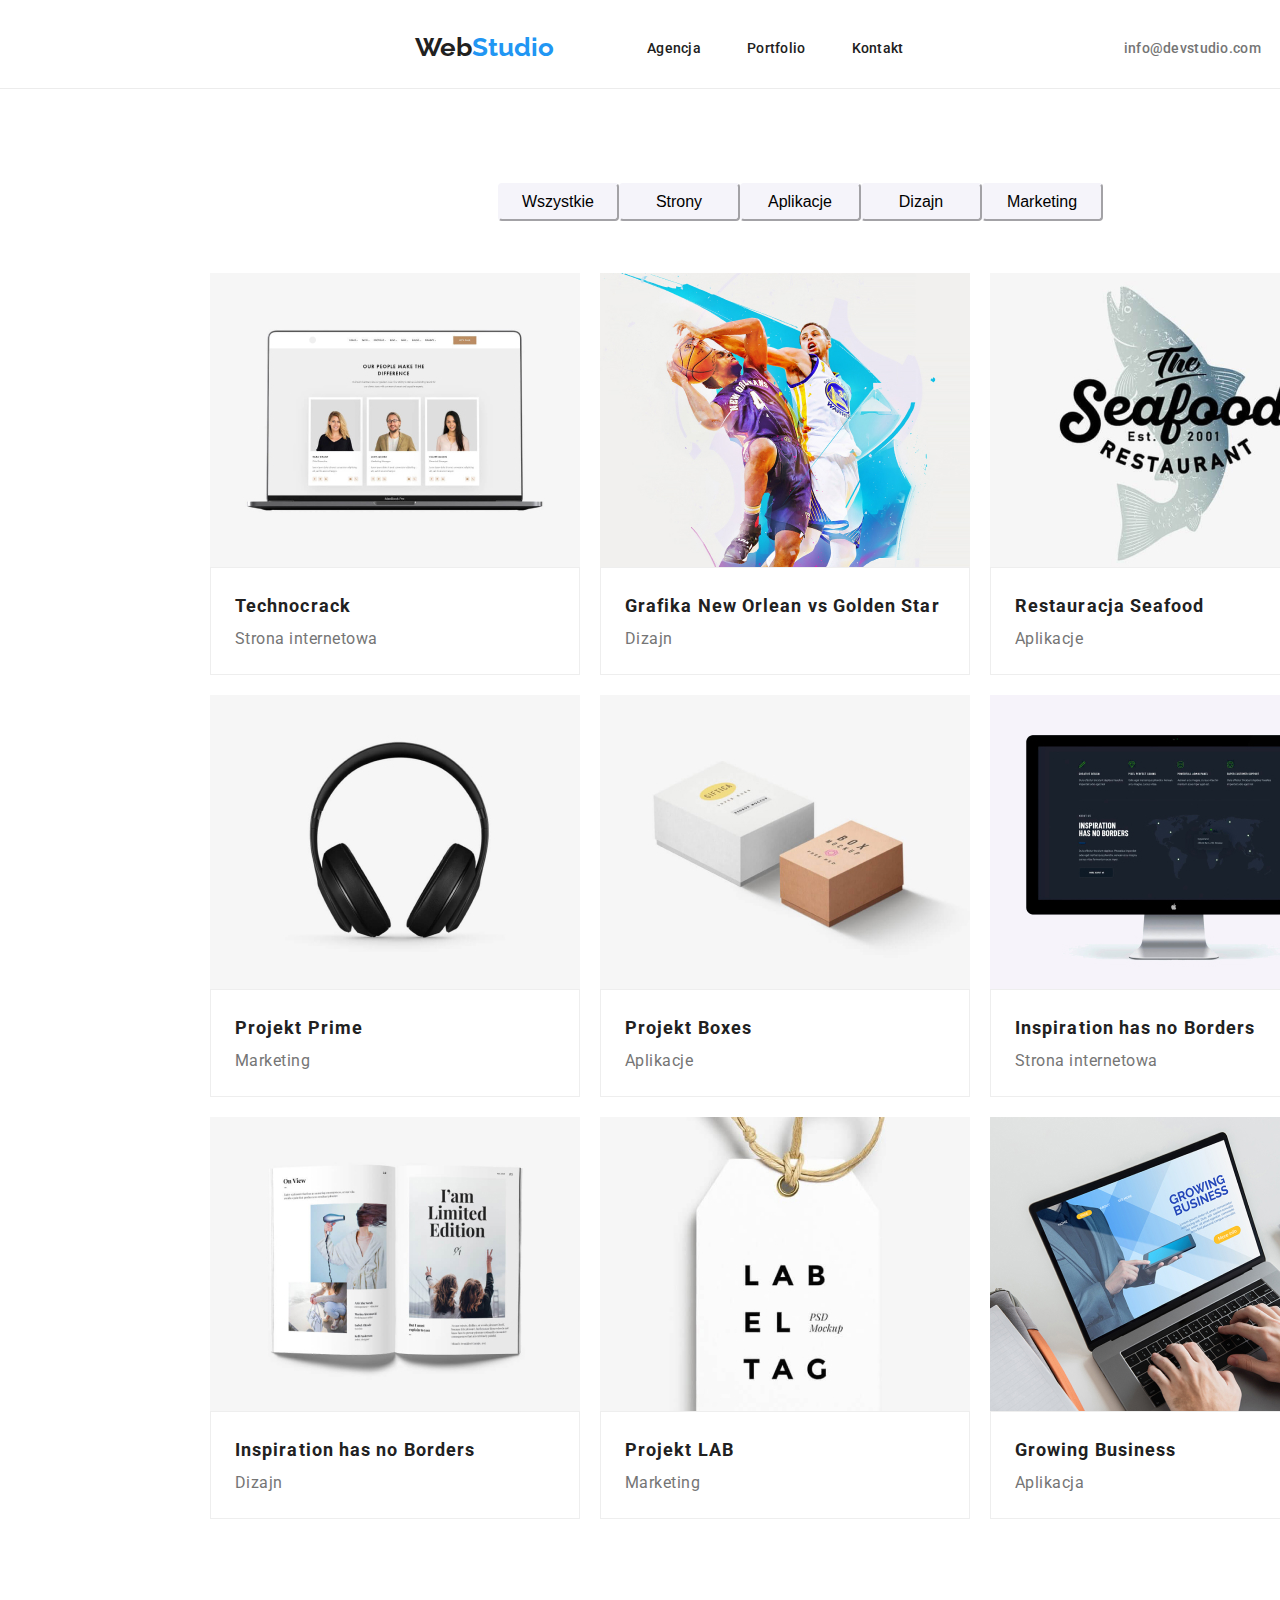
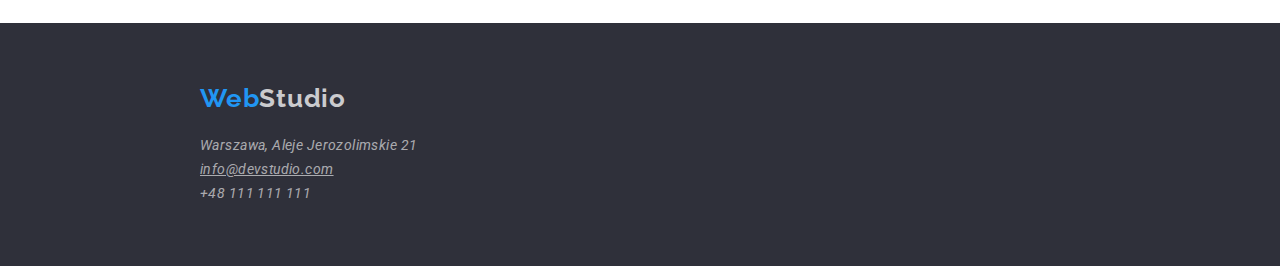
==== commit a43681c2: "css" ====
--- a/portfolio.html
+++ b/portfolio.html
@@ -45,68 +45,90 @@
         <!-- END FILTERS-->
         <!--PORTFOLIO-->
         <section class="portfolio">
+            <div class="container"> 
                 <ul class="portfolio-list list"> 
-                        <li><img src="images/imgtechno.jpg" alt="Zdjęcia trzech pracowników" width="370" height="294">
-                            <p class="portfolio-list-title">Technocrack</p>
-                            <p class="portfolio-list-subtitles">Strona internetowa</p>
+                        <li class="item"><img src="images/imgtechno.jpg" alt="Zdjęcia trzech pracowników" width="370" height="294">
+                            <div class="item-box">
+                                <p class="portfolio-list-title">Technocrack</p>
+                                <p class="portfolio-list-subtitles">Strona internetowa</p>
+                            </div>     
                         </li>
                     
-                        <li><img src="images/imggrafikan.jpg" alt="Dwóch koszykarzy walczy o piłkę" width="370" height="294">
-                            <p class="portfolio-list-title">Grafika New Orlean vs Golden Star</p>
-                            <p class="portfolio-list-subtitles">Dizajn</p>
+                        <li class="item"><img src="images/imggrafikan.jpg" alt="Dwóch koszykarzy walczy o piłkę" width="370" height="294">
+                            <div class="item-box">
+                                <p class="portfolio-list-title">Grafika New Orlean vs Golden Star
+                                </p>
+                                <p class="portfolio-list-subtitles">Dizajn</p>
+                            </div>
                         </li>
                     
-                        <li><img src="images/imgrestauracja.jpg" alt="Logo restauracji Seafood" width="370" height="294">
-                            <p class="portfolio-list-title">Restauracja Seafood</p>
-                            <p class="portfolio-list-subtitles">Aplikacje</p>
+                        <li class="item"><img src="images/imgrestauracja.jpg" alt="Logo restauracji Seafood" width="370" height="294">
+                            <div class="item-box">
+                                <p class="portfolio-list-title">Restauracja Seafood</p>
+                                <p class="portfolio-list-subtitles">Aplikacje</p>
+                            </div>
                         </li>
                     
-                        <li><img src="images/imgprojektprime.jpg" alt="Słuchawki" width="370" height="294">
-                            <p class="portfolio-list-title">Projekt Prime</p>
-                            <p class="portfolio-list-subtitles">Marketing</p>
+                        <li class="item"><img src="images/imgprojektprime.jpg" alt="Słuchawki" width="370" height="294">
+                            <div class="item-box">
+                                <p class="portfolio-list-title">Projekt Prime</p>
+                                <p class="portfolio-list-subtitles">Marketing</p>
+                            </div>
+                        </li>
+                        <li class="item"><img src="images/imgprojektboxes.jpg" alt="Pudełka" width="370" height="294">
+                            <div class="item-box">
+                                <p class="portfolio-list-title">Projekt Boxes</p>
+                                <p class="portfolio-list-subtitles">Aplikacje</p>
+                            </div> 
+                        </li>
+                            
+                        <li class="item"><img src="images/imginspiration.jpg" alt="Zdjęcie monitora" width="370" height="294">
+                            <div class="item-box">
+                                <p class="portfolio-list-title">Inspiration has no Borders</p>
+                                <p class="portfolio-list-subtitles">Strona internetowa</p>
+                            </div>
+                        </li>
+                
+                        <li class="item"><img src="images/imgmagazyn.jpg" alt="Zawieszki Indentyfikatory" width="370" height="294">
+                            <div class="item-box">
+                                <p class="portfolio-list-title">Inspiration has no Borders</p>
+                                <p class="portfolio-list-subtitles">Dizajn</p>
+                            </div>
                         </li>
                     
-                        <li><img src="images/imgprojektboxes.jpg" alt="Pudełka" width="370" height="294">
-                            <p class="portfolio-list-title">Projekt Boxes</p>
-                            <p class="portfolio-list-subtitles">Aplikacje</p>
-                        </li>
-                
-                
-                        <li><img src="images/imginspiration.jpg" alt="Zdjęcie monitora" width="370" height="294">
-                            <p class="portfolio-list-title">Inspiration has no Borders</p>
-                            <p class="portfolio-list-subtitles">Strona internetowa</p>
-                        </li>
-                
-                        <li><img src="images/imgmagazyn.jpg" alt="Zawieszki Indentyfikatory" width="370" height="294">
-                            <p class="portfolio-list-title">Inspiration has no Borders</p>
-                            <p class="portfolio-list-subtitles">Dizajn</p>
+                        <li class="item"><img src="images/imgprojektlab.jpg" alt="Magazyn ilustrowany z limitowanej edycji" width="370" height="294">
+                            <div class="item-box">   
+                                <p class="portfolio-list-title">Projekt LAB</p>
+                                <p class="portfolio-list-subtitles">Marketing</p>
+                            </div>
                         </li>
                     
-                        <li><img src="images/imgprojektlab.jpg" alt="Magazyn ilustrowany z limitowanej edycji" width="370" height="294">
-                            <p class="portfolio-list-title">Projekt LAB</p>
-                            <p class="portfolio-list-subtitles">Marketing</p>
-                        </li>
-                    
-                        <li><img src="images/imggrowing.jpg" alt="Pracowik pisze na laptopie" width="370" height="294">
-                            <p class="portfolio-list-title">Growing Business</p>
-                            <p class="portfolio-list-subtitles">Aplikacja</p>
+                        <li class="item"><img src="images/imggrowing.jpg" alt="Pracowik pisze na laptopie" width="370" height="294">
+                            <div class="item-box"> 
+                                <p class="portfolio-list-title">Growing Business</p>
+                                <p class="portfolio-list-subtitles">Aplikacja</p>
+                            </div>
                         </li>
                 </ul>
+            </div>    
         </section>
         <!--END PORTFOLIO-->
     </main>
 
 <footer class="footer">
-    <section class="footer-section">
-        <h3><a href="#index"><span class="logo-footer-blue">Web</span><span class="logo-footer-light">Studio</span></a></h3>
-            <address>
-                <a class="footer-address" href="https://goo.gl/maps/imskWViYpNZ9BuhFA">Warszawa, Aleje Jerozolimskie 21</a>
-                    <ul class="footer-list list">
-                        <li><a class="footer-mail-address" href="mailto:info@devstudio.com">info@devstudio.com</a></li>
-                        <li><a class="footer-phone-number" href="tel:+48111111111">+48 111 111 111</a></li>
-                    </ul>
-            </address>
-    </section>
+    <div class="container">
+        <h3><a href="#index"><span class="logo-footer-blue">Web</span><span class="logo-footer-light">Studio</span></a>
+        </h3>
+        <address>
+            <ul class="footer-list list">
+                <li class="item"><a class="footer-address" href="https://goo.gl/maps/imskWViYpNZ9BuhFA">Warszawa, Aleje
+                        Jerozolimskie 21</a></li>
+                <li class="item"><a class="footer-mail-address" href="mailto:info@devstudio.com">info@devstudio.com</a>
+                </li>
+                <li class="item"><a class="footer-phone-number" href="tel:+48111111111">+48 111 111 111</a></li>
+            </ul>
+        </address>
+    </div>
 </footer>
 </body>
 </html>
--- a/css/styles.css
+++ b/css/styles.css
@@ -3,7 +3,7 @@
   color: #212121;
   text-decoration: none;
   width: 1600px;
-  marign-left: auto;
+  margin-left: auto;
   margin-right: auto;
 }
 
@@ -64,7 +64,7 @@
   min-height: 80px;
   padding: 0 15px;
   margin: 0 auto;
-  align-items: center;
+ /* align-items: center;*/
 }
 
 .section {
@@ -243,6 +243,11 @@
 /*==========COMPONENTS ----> CONTAINS ALL COMPONENTS ==========*/
 
 /*==========FILTERS==========*/
+
+.filters {
+  padding-top: 94px;
+}
+
 
 .filters-nav-button {
   font-weight: 500;
@@ -265,7 +270,13 @@
 
 .container .filters-list {
   display: flex;
-}
+  justify-content: center;
+  align-items: center; 
+  margin-bottom: 50px;
+}
+
+ 
+ 
 
 /*==========END FILTR==========*/
 
@@ -301,7 +312,7 @@
   font-size: 14px;
   line-height: 1.714;
   letter-spacing: 0.03em;
-  color: #757575;
+  
 }
 
 /*==========OUR SERVICES=========*/
@@ -406,6 +417,11 @@
 /*==========END OUR TEEM==========*/
 
 /**==========PORTFOLIO==========*/
+.portfolio {
+  padding-bottom: 94px;
+  
+}
+
 .portfolio-list {
   list-style: none;
 }
@@ -423,6 +439,39 @@
   line-height: 30px;
   letter-spacing: 0.03em;
 }
+
+.portfolio-list {
+  display: flex; 
+  flex-flow: row wrap; 
+}
+
+.portfolio-list .item  {
+  padding: 10px; 
+  
+  background-color: var(--main-color-button-link-active);
+}
+.item-box { 
+  border: 1px solid #EEEEEE;
+  box-sizing: border-box; 
+  padding: 20px 24px; 
+}
+
+.portfolio-list-title {
+  font-weight: 700;
+  font-size: 18px;
+  line-height: 2;
+  letter-spacing: 0.06em;
+  color: var(--main-color); 
+
+}
+
+.portfolio-list-subtitles {
+  font-size: 16px;
+  line-height: 1.875;
+  letter-spacing: 0.03em;
+  color: var(--main-color-link);
+}
+
 /**==========END PORTFOLIO==========*/
 
 /**==========FOOTER==========*/
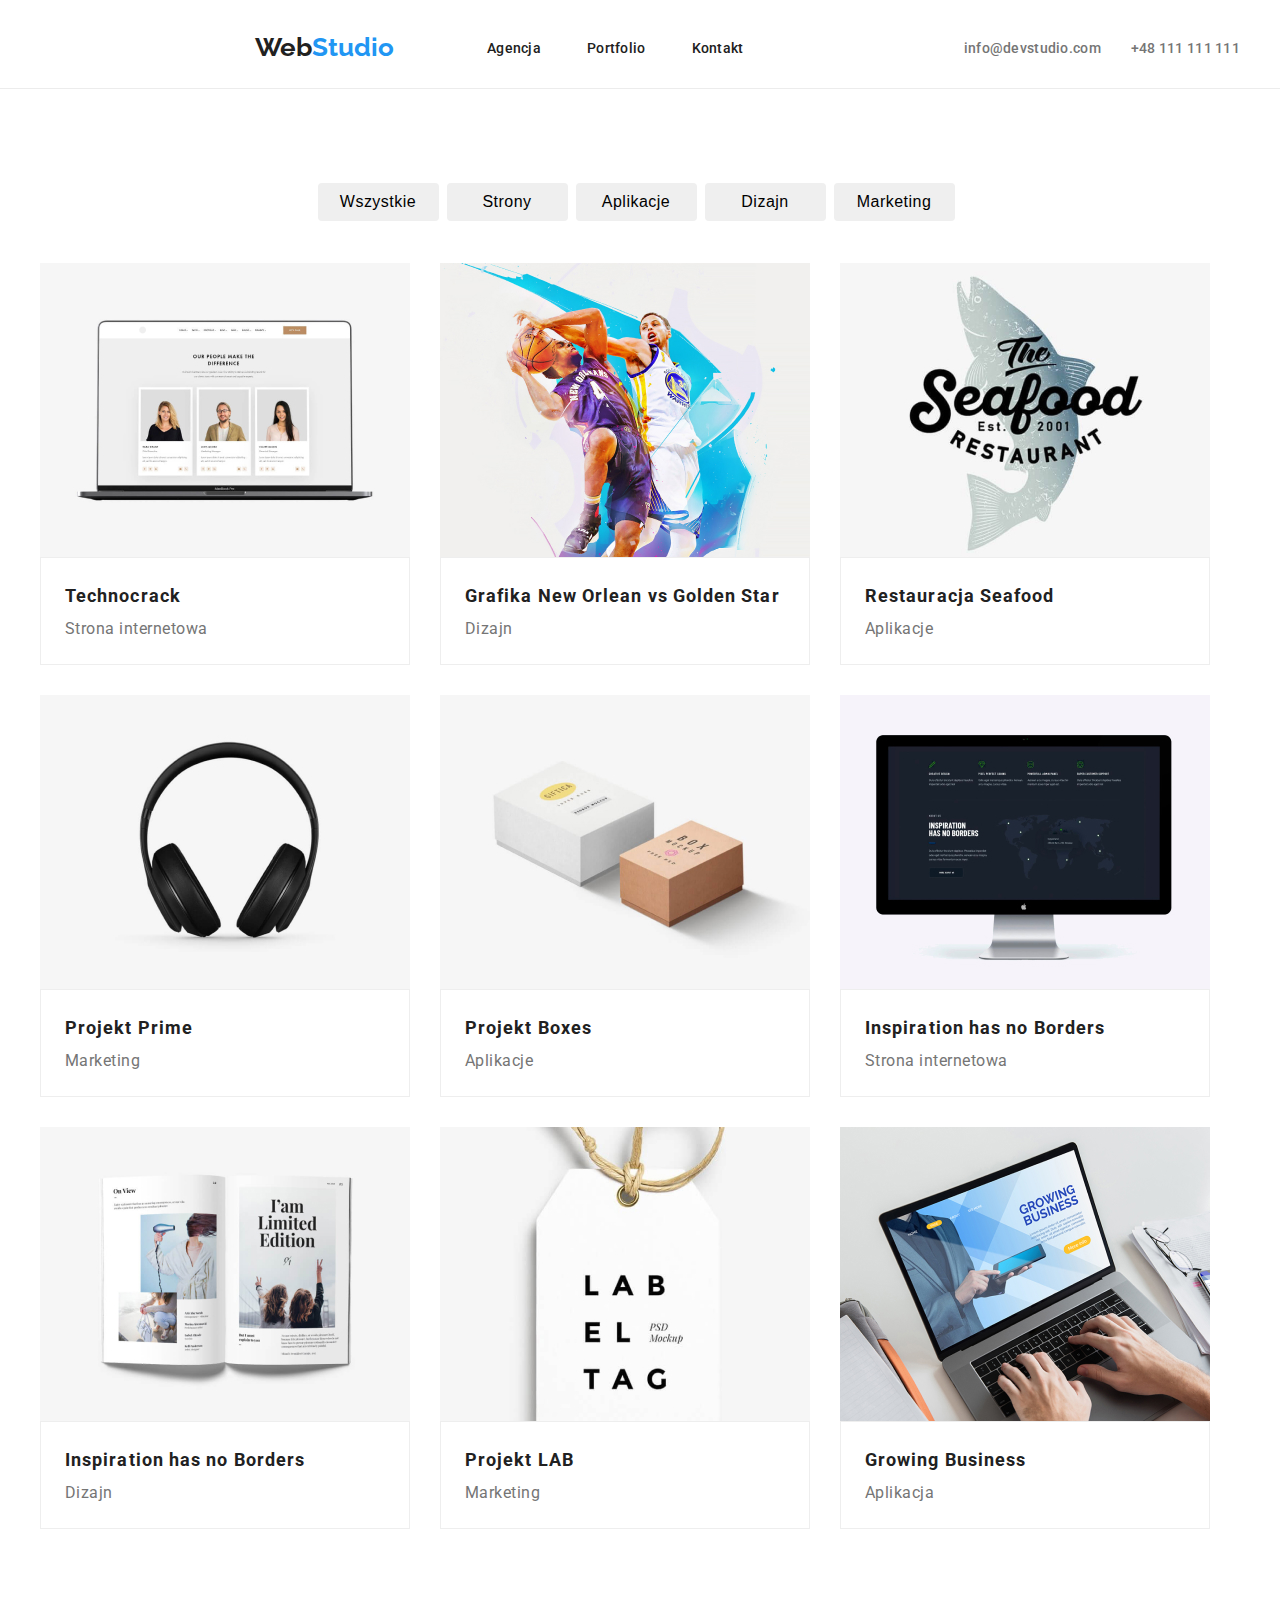
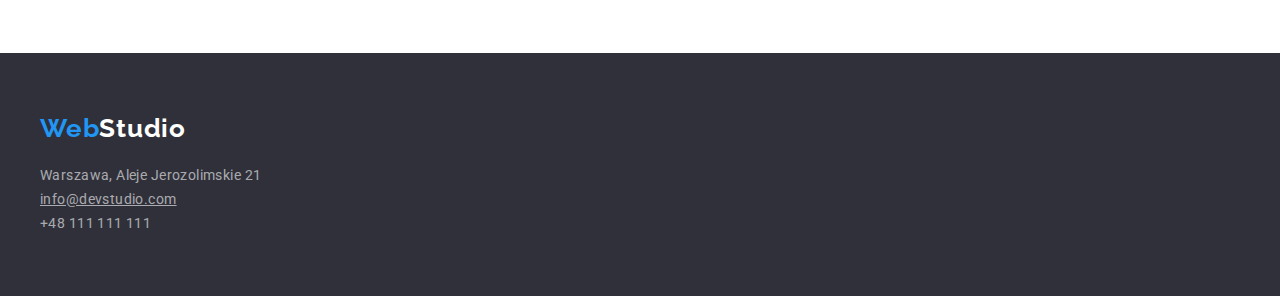
==== commit 3f0110ae: "name of classes has changed" ====
--- a/portfolio.html
+++ b/portfolio.html
@@ -34,11 +34,11 @@
         <section class="filters"> 
             <div class="container"> 
                 <ul class="filters-list list">
-                    <li><button class="filters-nav-button" type="button">Wszystkie</button></li>
-                    <li><button class="filters-nav-button" type="button">Strony</button></li>
-                    <li><button class="filters-nav-button" type="button">Aplikacje</button></li>
-                    <li><button class="filters-nav-button" type="button">Dizajn</button></li>
-                    <li><button class="filters-nav-button" type="button">Marketing</button></li>
+                    <li><button class="filters-nav button" type="button">Wszystkie</button></li>
+                    <li><button class="filters-nav button" type="button">Strony</button></li>
+                    <li><button class="filters-nav button" type="button">Aplikacje</button></li>
+                    <li><button class="filters-nav button" type="button">Dizajn</button></li>
+                    <li><button class="filters-nav button" type="button">Marketing</button></li>
                 </ul></div>
                
         </section>
@@ -121,11 +121,11 @@
         </h3>
         <address>
             <ul class="footer-list list">
-                <li class="item"><a class="footer-address" href="https://goo.gl/maps/imskWViYpNZ9BuhFA">Warszawa, Aleje
+                <li class="footer-item"><a class="footer-address" href="https://goo.gl/maps/imskWViYpNZ9BuhFA">Warszawa, Aleje
                         Jerozolimskie 21</a></li>
-                <li class="item"><a class="footer-mail-address" href="mailto:info@devstudio.com">info@devstudio.com</a>
+                <li class="footer-item"><a class="footer-mail-address" href="mailto:info@devstudio.com">info@devstudio.com</a>
                 </li>
-                <li class="item"><a class="footer-phone-number" href="tel:+48111111111">+48 111 111 111</a></li>
+                <li class="footer-item"><a class="footer-phone-number" href="tel:+48111111111">+48 111 111 111</a></li>
             </ul>
         </address>
     </div>
--- a/css/styles.css
+++ b/css/styles.css
@@ -1,8 +1,8 @@
 body {
-  font-family: "Roboto", sans-serif;
+  font-family: "Roboto", "Open Sans", sans-serif;
   color: #212121;
   text-decoration: none;
-  width: 1600px;
+  max-width: 1600px;
   margin-left: auto;
   margin-right: auto;
 }
@@ -19,7 +19,7 @@
 :root {
   --main-color: #212121;
   --second-color-logo: #2196f3;
-  --logo-footer-light: #cbcbce;
+  --logo-footer-light: #ffffff;
   --main-color-link-hover-focus: #2196f3;
   --main-color-link: #757575;
   --main-color-link-tel: rgba(255, 255, 255, 0.6);
@@ -88,6 +88,7 @@
   font-family: "Raleway", sans-serif;
   font-weight: 700;
   font-size: 26px;
+  font-style: normal; 
   line-height: 1.192;
   color: var(--main-color);
   text-decoration: inherit;
@@ -118,9 +119,8 @@
 .navigation {
   display: flex;
 }
-
 .header {
-  border-bottom: 1px solid #ececec;
+  border-bottom: 1px solid var(--header-color);
 }
 
 .header .container {
@@ -216,6 +216,7 @@
   text-align: center;
   font-size: 44px;
   color: var(--main-color-button-link-active);
+  
 }
 
 .hero-button {
@@ -249,22 +250,32 @@
 }
 
 
-.filters-nav-button {
+.filters-nav {
   font-weight: 500;
   font-size: 16px;
   line-height: 1.625;
+  letter-spacing: 0.03em;
   width: 121px;
   height: 38px;
-  background: var(--main-color-button-background);
+  margin-right: 8px;
+  padding-top: 6px;
+  padding-bottom: 6px;
+  padding-right: 22px;
+  padding-left: 22px;
   border-radius: 4px;
-  border-color: var(--main-color-button-background);
-  cursor: pointer;
-}
-
-.filters-nav-button:hover {
+  cursor: pointer;
+
+}
+
+.button {
+ border-style: none; 
+
+}
+
+.filters-nav:hover {
   background-color: var(--main-color-button-background-active);
   box-shadow: var(--main-color-button-shadows-active);
-  color: var(--main-color-button-link);
+  color: var(--main-color-button-link-active);
   cursor: pointer;
 }
 
@@ -273,6 +284,7 @@
   justify-content: center;
   align-items: center; 
   margin-bottom: 50px;
+
 }
 
  
@@ -289,16 +301,6 @@
   justify-content: center;
 }
 
-/*.content-item {
-  display: flex;  
-  width: 270px;
-  margin: 0px 15px;
-}*/
-
-/*.content-list .content-item:not(last-child) {
-  margin-right: 30px;
-}*/
-
 .content h3 {
   font-weight: 700;
   font-size: 14px;
@@ -306,6 +308,7 @@
   letter-spacing: 0.03em;
   text-transform: uppercase;
   color: var(--main-color);
+  padding-bottom: 10px; 
 }
 
 .content p {
@@ -328,25 +331,12 @@
 .our-services h2 {
   font-weight: 700;
   font-size: 36px;
-  margin-bottom: 40px;
+  margin-bottom: 50px;
   line-height: 1.167;
   text-align: center;
   letter-spacing: 0.03em;
   color: var(--main-color);
 }
-
-/*
-.services-list h2 {
-
-  font-weight: 700;
-  font-size: 36px;
-  line-height: 1.167;
-  text-align: center;
-  letter-spacing: 0.03em;
-  color: var(--main-color);
-  margin-bottom: 40px;
-}
-*/
 
 .container .services-list {
   display: flex;
@@ -360,11 +350,16 @@
 /*==========END OUR SERVICES==========*/
 
 /*==========OUR TEEM==========*/
+
+.our-team {
+  background-color: var(--background-color-our-team);
+
+}
 
 .our-team h2 {
   font-weight: 700;
   font-size: 36px;
-  margin-bottom: 40px;
+  margin-bottom: 50px;
   line-height: 1.167;
   text-align: center;
   letter-spacing: 0.03em;
@@ -442,11 +437,29 @@
 
 .portfolio-list {
   display: flex; 
-  flex-flow: row wrap; 
-}
-
+  flex-wrap: wrap; 
+
+}
+
+.item:not(:nth-child(3n)) {
+
+  margin-right: 30px}
+
+.item {
+  margin-bottom: 30px;
+}
+
+/*.portfolio-list {
+  display: grid; 
+  grid-template-column: repeat(3, 3fr); 
+  grid-column-gap: 30px;  
+  column-gap: 30px; 
+
+
+}
+*/
 .portfolio-list .item  {
-  padding: 10px; 
+  /*padding: 10px;*/ 
   
   background-color: var(--main-color-button-link-active);
 }
@@ -484,7 +497,7 @@
   padding: 60px 0px;
 }
 
-.footer .item:first-child {
+.footer .footer-item:first-child {
   margin-top: 20px;
 }
 
@@ -493,14 +506,17 @@
   font-size: 14px;
   line-height: 1.714;
   letter-spacing: 0.03em;
+  font-style: normal; 
   color: rgba(255, 255, 255, 0.6);
 }
 
 .footer-mail-address {
   font-size: 14px;
   line-height: 1.714;
+  padding-top: 9px; 
   letter-spacing: 0.03em;
   text-decoration-line: underline;
+  font-style: normal; 
   color: var(--main-color-link-tel);
 }
 
@@ -520,6 +536,7 @@
   font-size: 26px;
   line-height: 1.192;
   letter-spacing: 0.03em;
+  font-style: normal; 
   color: var(--logo-footer-light);
   cursor: pointer;
 }
@@ -527,9 +544,12 @@
 .footer-phone-number {
   font-size: 14px;
   line-height: 1.714;
-  letter-spacing: 0.03em;
+   padding-top: 9px; 
+  letter-spacing: 0.03em;
+  font-style: normal; 
   color: var(--main-color-link-tel);
   cursor: pointer;
+
 }
 
 .footer-address:hover,
